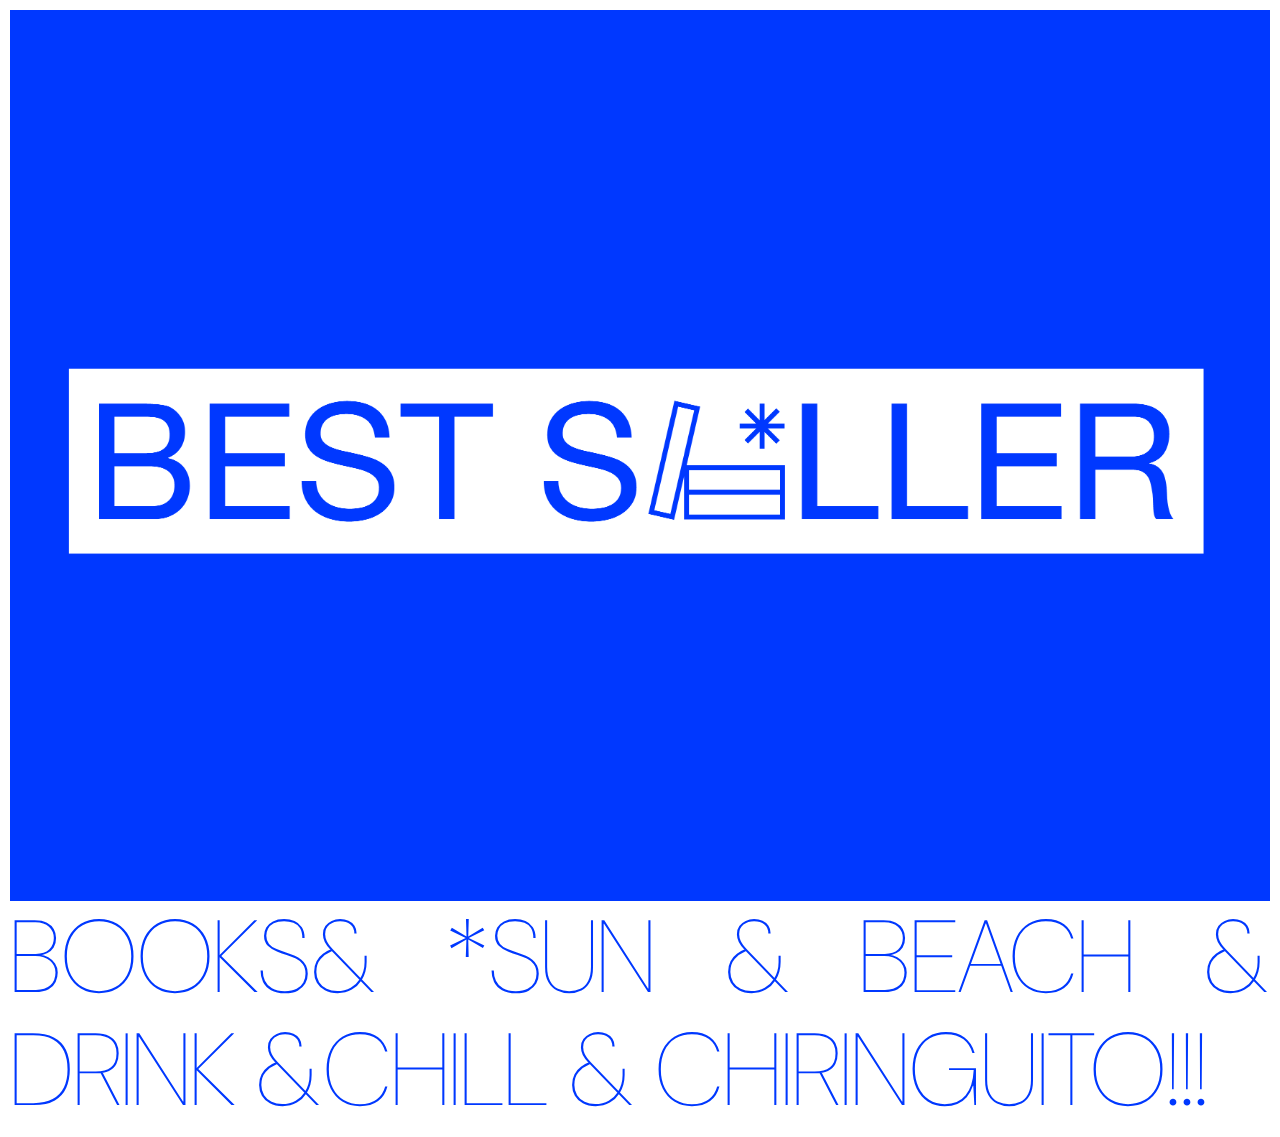
==== index.html @ 4c1e5262 "3112LauInicio" ====
<!DOCTYPE html>
<html lang="en">
<head>
    <meta charset="UTF-8">
    <meta http-equiv="X-UA-Compatible" content="IE=edge">
    <meta name="viewport" content="width=device-width, initial-scale=1.0">
    <title>BestSeller</title>
    <!-- CARGAMOS LA LIBRERÍA DE BOOSTRAP DE FORMA LOCAL -->
    <link href="https://cdn.jsdelivr.net/npm/bootstrap@5.3.2/dist/css/bootstrap.min.css" rel="stylesheet" integrity="sha384-T3c6CoIi6uLrA9TneNEoa7RxnatzjcDSCmG1MXxSR1GAsXEV/Dwwykc2MPK8M2HN" crossorigin="anonymous">
    <!-- LINKEAMOS LA HOJA DE ESTILOS DE ESTE HTML -->
    <link rel="stylesheet" href="css/styles.css">
    <!-- LINK A LA  TIPOGRAFÍA -->
    <link rel="preconnect" href="https://fonts.googleapis.com">
    <link rel="preconnect" href="https://fonts.gstatic.com" crossorigin>
<link href="https://fonts.googleapis.com/css2?family=DM+Sans&display=swap" rel="stylesheet">  
</head>


<body>
    <section id="apartado1">
    <div class="container-fluid d-flex justify-content-center align-items-center vh-100">

            <div class="row">
                <div class="col text-center">
                    <img src="img/_LogoFondo.png" class="w-50">
                </div>
            </div>
    </div>
    </section>

    <section id="apartado2" class="vh-100">
        <div class="container-fluid">
            <div class="row">
                <div class="col">
                    <h1>BOOKS& *SUN & BEACH & DRINK &CHILL & CHIRINGUITO!!!</h1>
                </div>
            </div>

    </section>

    
    


    </div>
</body>
</html>
---- css/styles.css ----
* {
    margin: 0;
    padding: 0;
    box-sizing: border-box;
    color: #0038FF;
 }
 
 
 body {
    
    margin: 10px;
    height: 100vh;
 }
 
 
 img {
    width: 100%;
    vertical-align: middle;
 }
 
 
 h1 {
    font-family: 'DM Sans', sans-serif;
    font-size: 8vw;
    font-weight: 100;
    text-align: justify;
 }
 
 
 p {
    font-family: 'DM Sans', sans-serif;
    font-size: 5em;
 }
 
 #apartado1 {
    background-color: #0038FF;
 }

 #apartado2 h1 {
    line-height: 1.1;
 }
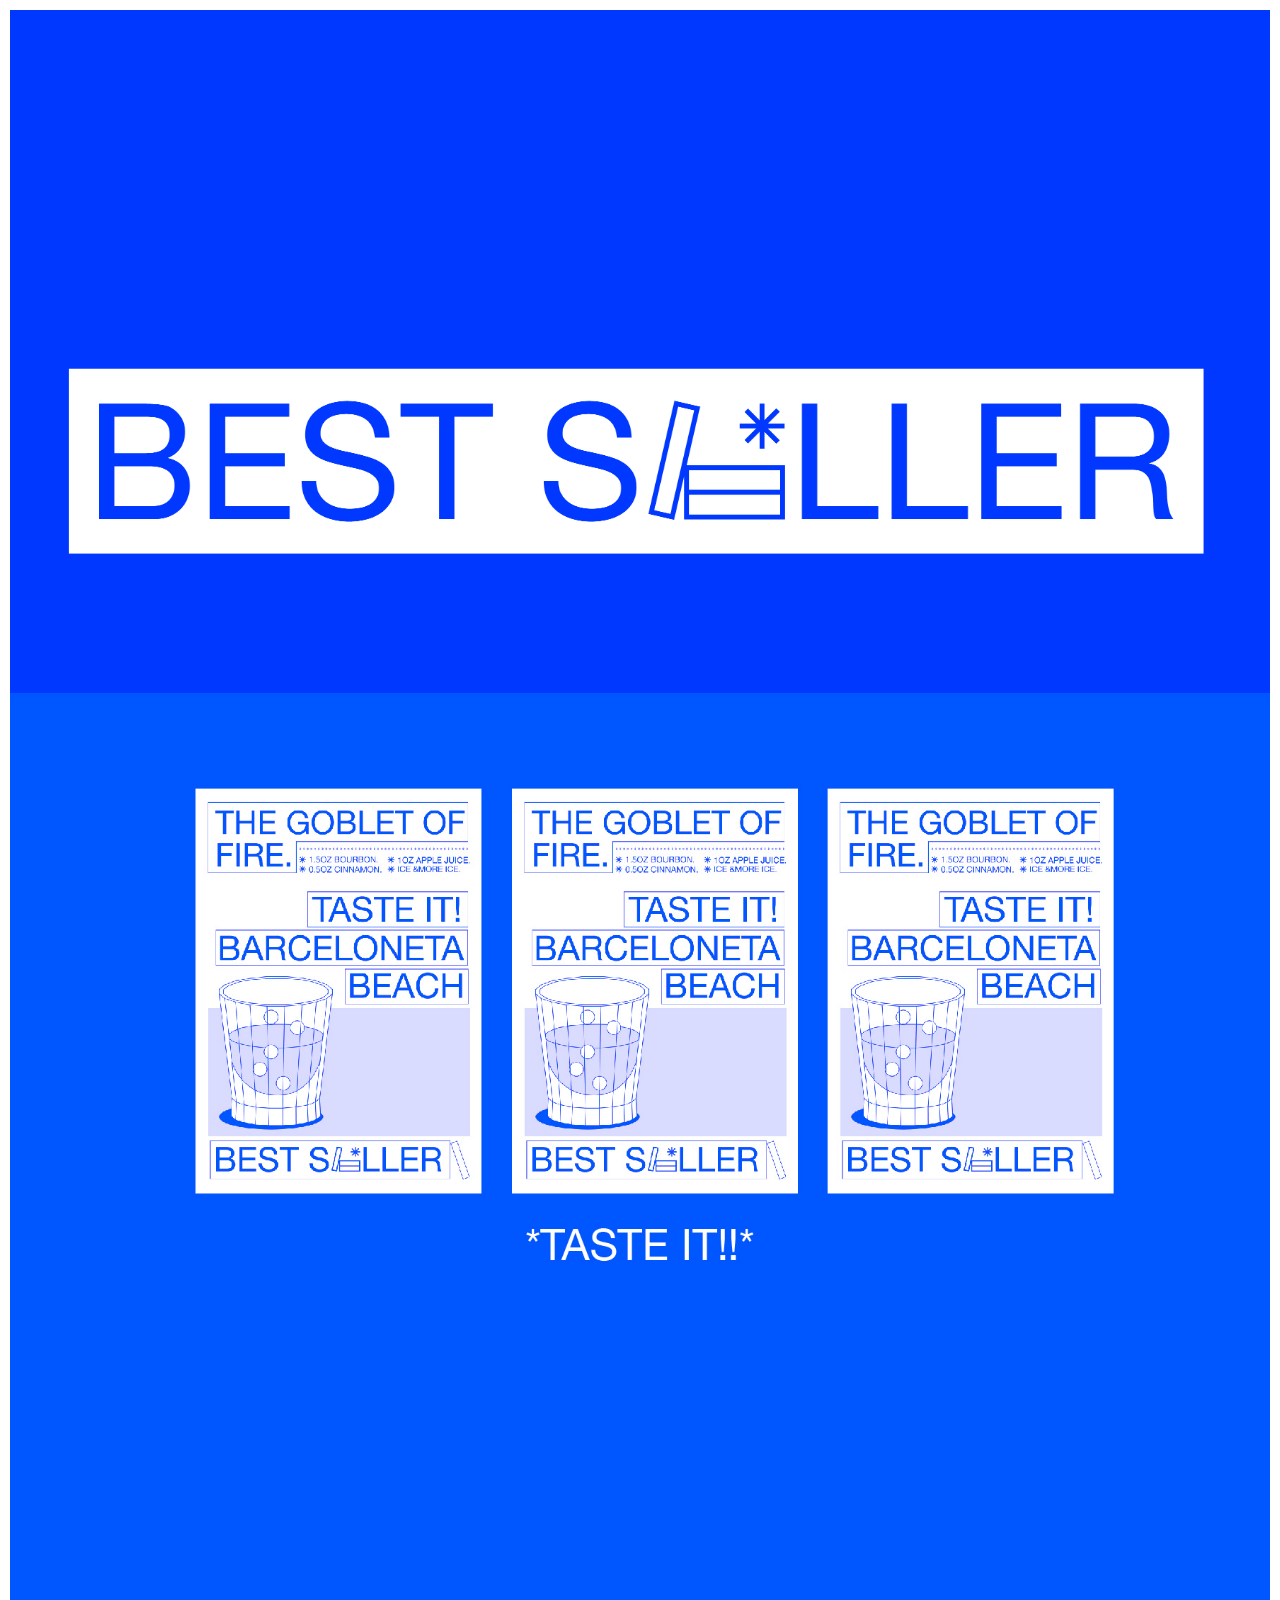
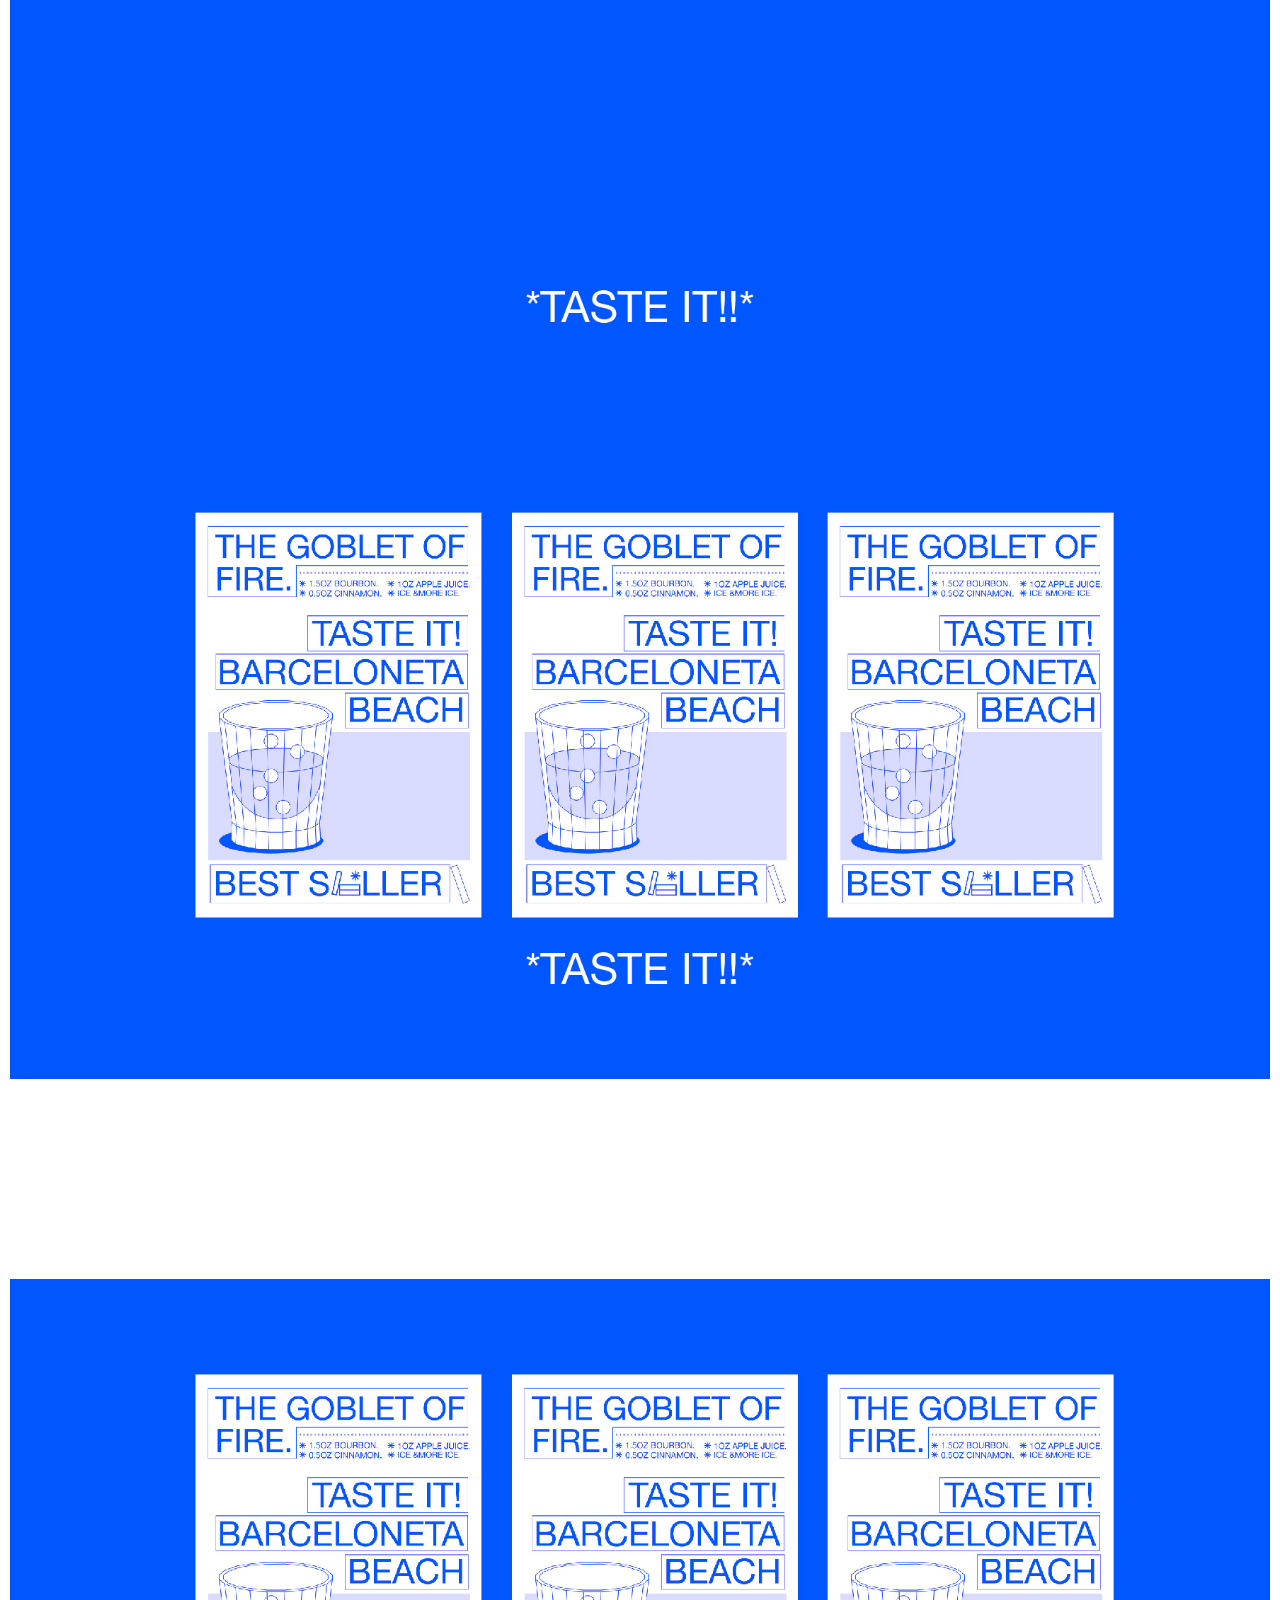
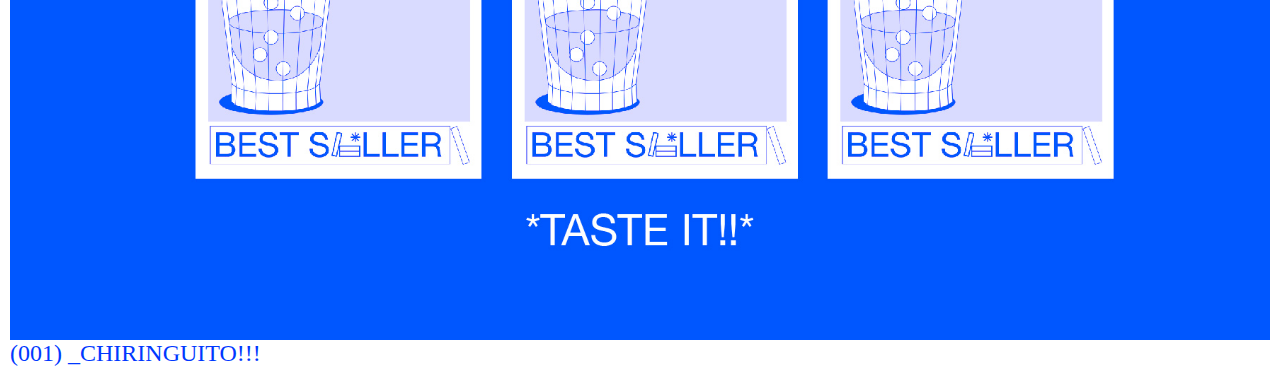
==== commit 212707e2: "0101Lau Carrousel" ====
--- a/index.html
+++ b/index.html
@@ -6,8 +6,7 @@
     <meta name="viewport" content="width=device-width, initial-scale=1.0">
     <title>BestSeller</title>
     <!-- CARGAMOS LA LIBRERÍA DE BOOSTRAP DE FORMA LOCAL -->
-    <link href="https://cdn.jsdelivr.net/npm/bootstrap@5.3.2/dist/css/bootstrap.min.css" rel="stylesheet" integrity="sha384-T3c6CoIi6uLrA9TneNEoa7RxnatzjcDSCmG1MXxSR1GAsXEV/Dwwykc2MPK8M2HN" crossorigin="anonymous">
-    <!-- LINKEAMOS LA HOJA DE ESTILOS DE ESTE HTML -->
+    <link href="https://cdn.jsdelivr.net/npm/bootstrap@5.3.2/dist/css/bootstrap.min.css" rel="stylesheet" integrity="sha384-T3c6CoIi6uLrA9TneNEoa7RxnatzjcDSCmG1MXxSR1GAsXEV/Dwwykc2MPK8M2HN" crossorigin="anonymous">    <!-- LINKEAMOS LA HOJA DE ESTILOS DE ESTE HTML -->
     <link rel="stylesheet" href="css/styles.css">
     <!-- LINK A LA  TIPOGRAFÍA -->
     <link rel="preconnect" href="https://fonts.googleapis.com">
@@ -32,9 +31,42 @@
         <div class="container-fluid">
             <div class="row">
                 <div class="col">
-                    <h1>BOOKS& *SUN & BEACH & DRINK &CHILL & CHIRINGUITO!!!</h1>
+                    <h1>BOOKS& *SUN & BEACH & DRINK&        CHILL &CHIRINGUITO!!!</h1>
                 </div>
             </div>
+
+
+    <!--AÑADO CARROUSEL AUTOMÁTICO-->
+   <div class="carousel-container">
+    
+   
+    <div class="d-flex justify-content-center">
+    <div id="carouselExampleSlidesOnly" class="carousel slide w-25" data-bs-ride="carousel" data-bs-interval="1000">
+        <div class="carousel-inner">
+          <div class="carousel-item active">
+            <img src="img/ImgC01.jpg" class="d-block w-100" alt="foto1">
+          </div>
+          <div class="carousel-item">
+            <img src="img/ImgC02_Mesa de trabajo 1-02.jpg" class="d-block w-100" alt="foto2">
+          </div>
+          <div class="carousel-item">
+            <img src="img/ImgC01.jpg" class="d-block w-100" alt="foto3">
+          </div>
+        </div>
+      </div>
+
+    </div>
+
+    <!--FOTOS SUELTAS-->
+    <div class="container-fluid">
+        <div class="row">
+            <!-- Columna que ocupa 2 de las 12 columnas -->
+            <div class="col-2">
+                <img src="img/ImgC01.jpg" class="img-fluid margen-propio" alt="Imagen">
+                <figcaption class="mt-3">(001) _CHIRINGUITO!!!</figcaption>
+            </div>
+        </div>
+    </div>
 
     </section>
 
@@ -43,5 +75,7 @@
 
 
     </div>
+    <!--LINK JS BOOTSTRAP-->
+    <script src="https://cdn.jsdelivr.net/npm/bootstrap@5.3.2/dist/js/bootstrap.bundle.min.js" integrity="sha384-C6RzsynM9kWDrMNeT87bh95OGNyZPhcTNXj1NW7RuBCsyN/o0jlpcV8Qyq46cDfL" crossorigin="anonymous"></script>
 </body>
 </html>--- a/css/styles.css
+++ b/css/styles.css
@@ -21,7 +21,7 @@
  
  h1 {
     font-family: 'DM Sans', sans-serif;
-    font-size: 8vw;
+    font-size: 7.5vw;
     font-weight: 100;
     text-align: justify;
  }
@@ -31,11 +31,23 @@
     font-family: 'DM Sans', sans-serif;
     font-size: 5em;
  }
+
+ figcaption {
+    font-size: 1.5em;
+ }
  
  #apartado1 {
     background-color: #0038FF;
  }
 
  #apartado2 h1 {
-    line-height: 1.1;
+    line-height: 1;
+ }
+
+ .carousel-container {
+    margin-top: -400px;
+ }
+
+ .margen-propio {
+    margin-top: 200px;
  }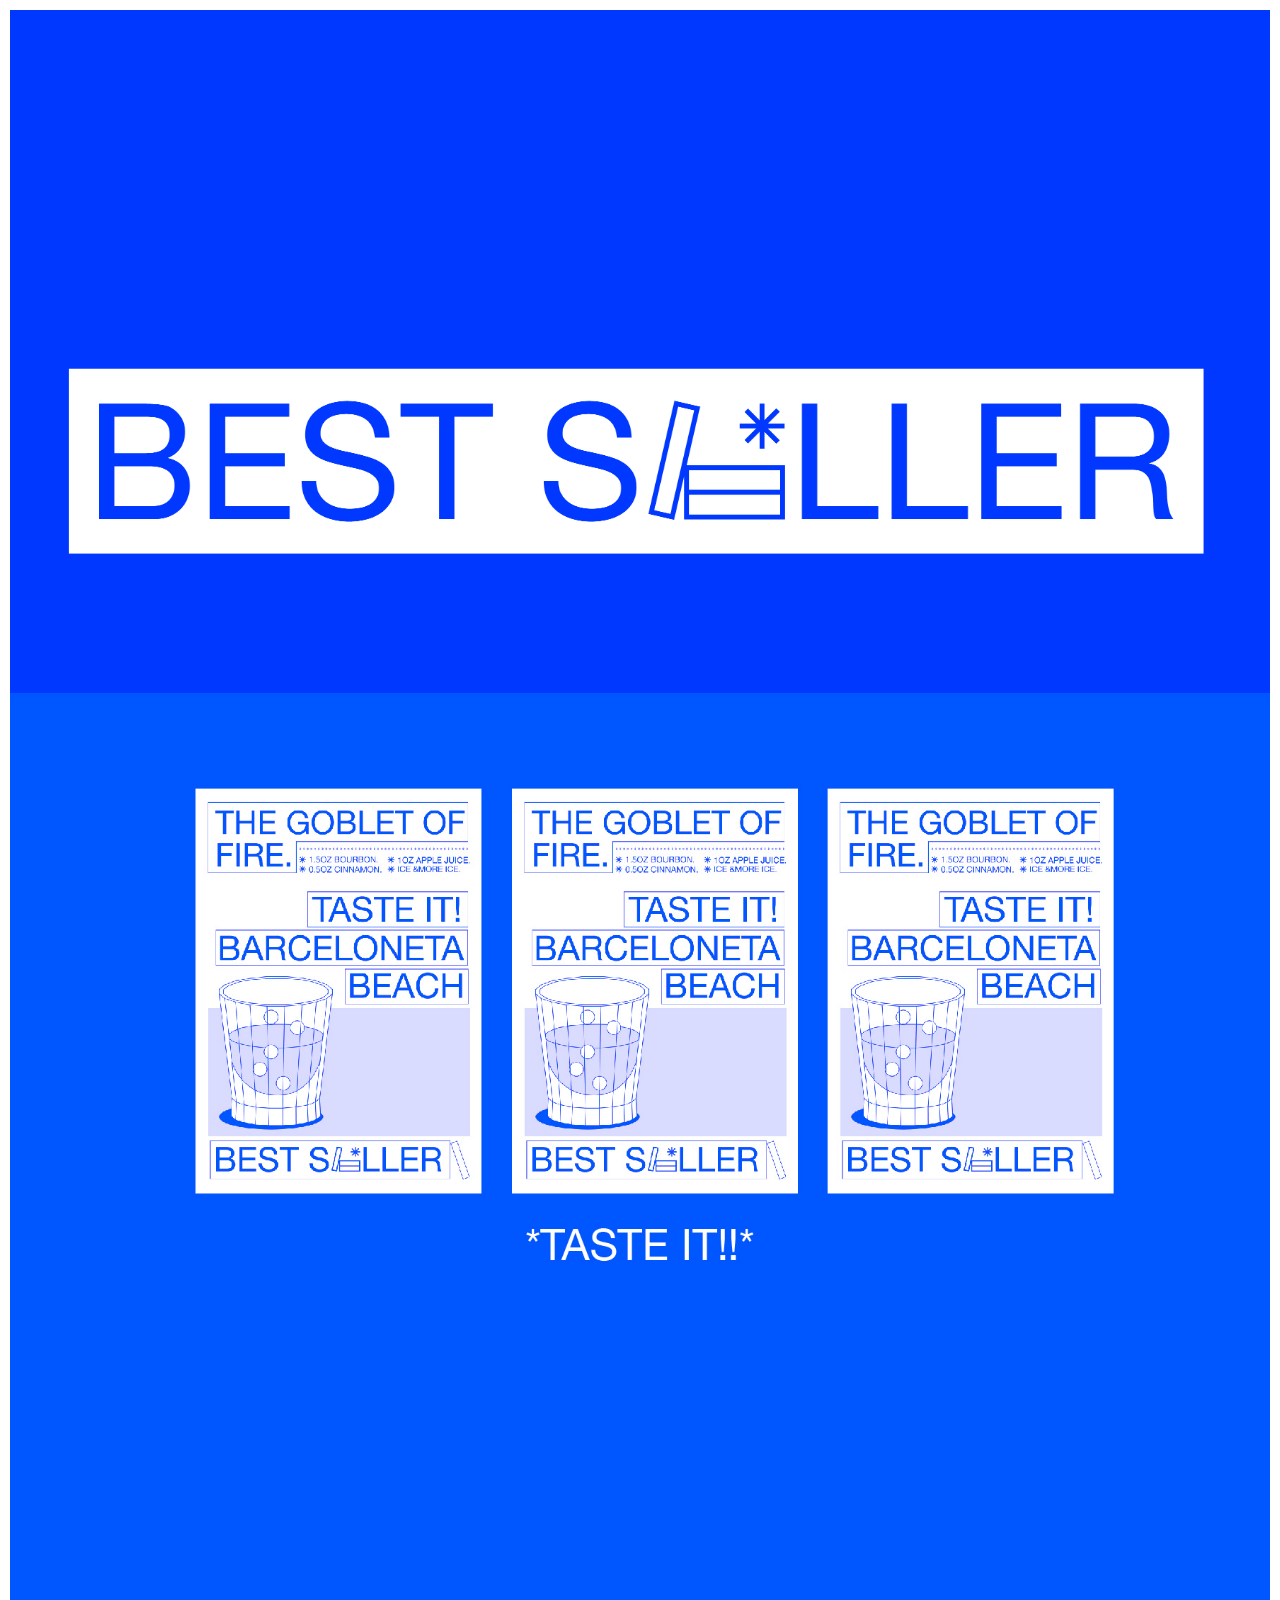
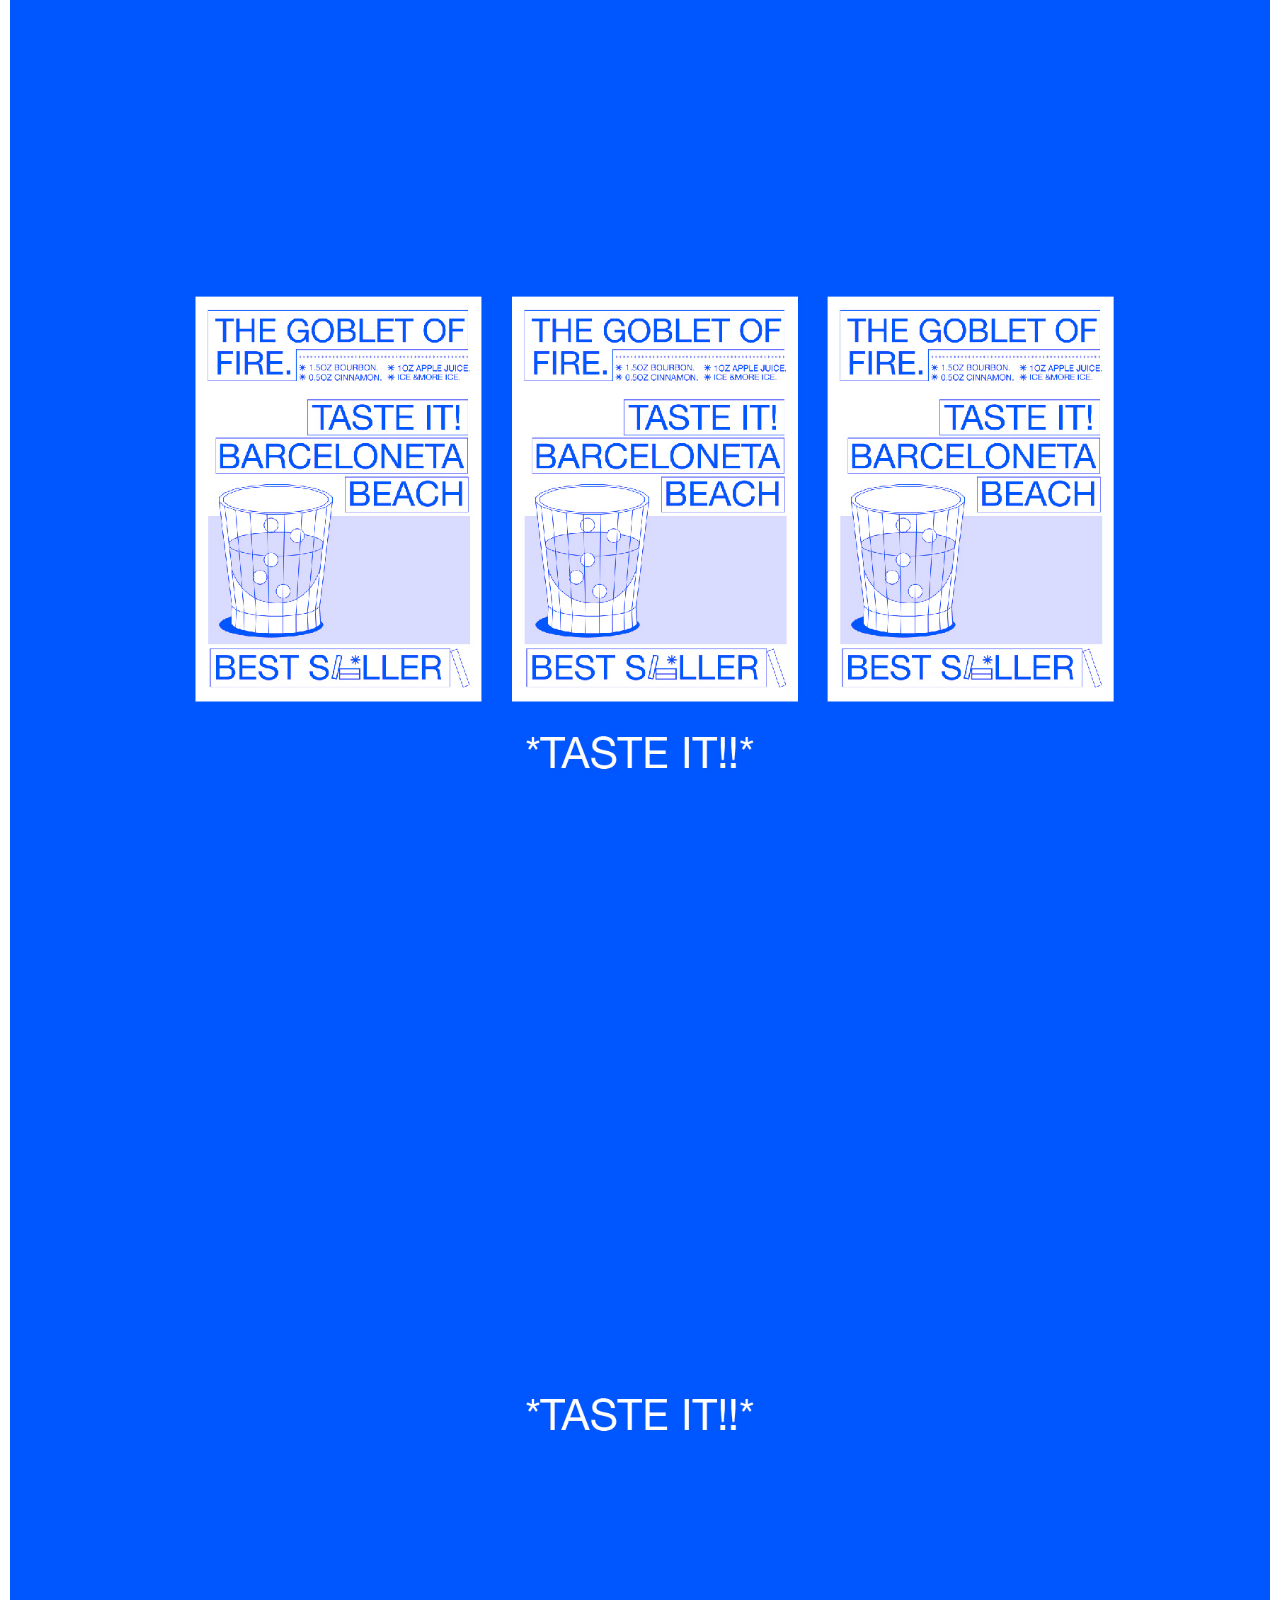
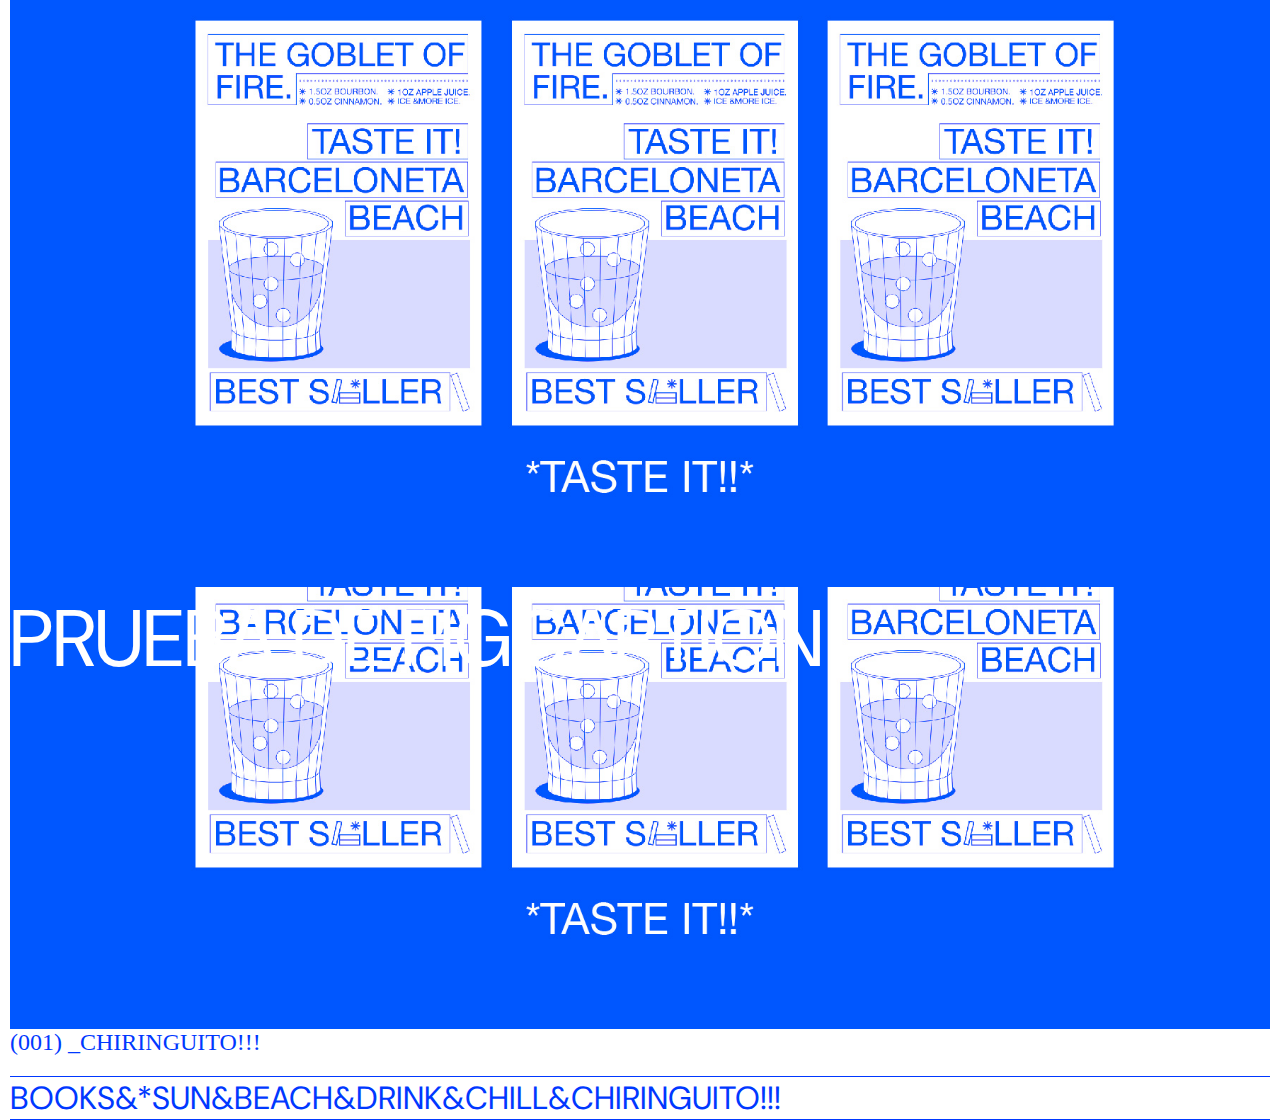
==== commit dc2e5891: "0401 lau home" ====
--- a/index.html
+++ b/index.html
@@ -16,7 +16,10 @@
 
 
 <body>
+    <!--SECCIÓN1-->
     <section id="apartado1">
+
+    
     <div class="container-fluid d-flex justify-content-center align-items-center vh-100">
 
             <div class="row">
@@ -27,6 +30,7 @@
     </div>
     </section>
 
+    <!--SECCIÓN2-->
     <section id="apartado2" class="vh-100">
         <div class="container-fluid">
             <div class="row">
@@ -41,7 +45,7 @@
     
    
     <div class="d-flex justify-content-center">
-    <div id="carouselExampleSlidesOnly" class="carousel slide w-25" data-bs-ride="carousel" data-bs-interval="1000">
+    <div id="carouselExampleSlidesOnly" class="carousel slide w-25" data-bs-ride="carousel" data-bs-interval="2000">
         <div class="carousel-inner">
           <div class="carousel-item active">
             <img src="img/ImgC01.jpg" class="d-block w-100" alt="foto1">
@@ -58,6 +62,7 @@
     </div>
 
     <!--FOTOS SUELTAS-->
+    <!--FOTO01-->
     <div class="container-fluid">
         <div class="row">
             <!-- Columna que ocupa 2 de las 12 columnas -->
@@ -68,13 +73,67 @@
         </div>
     </div>
 
+    <!--FOTO02-->
+    <div class="container-fluid">
+        <div class="row">
+            <div class="col-9">
+                <!-- Espacio vacío para ocupar 9 columnas -->
+            </div>
+            <div class="col-2">
+                <!-- Imagen con ancho de dos columnas -->
+                <img src="img/ImgC01.jpg" class="img-fluid mt-3" alt="Imagen2" style="width: 100%;">
+                <figcaption class="mt-3">(001) _CHIRINGUITO!!!</figcaption>
+            </div>
+            <div class="col-1 ml-auto">
+                <!-- Espacio vacío para ocupar el resto del ancho -->
+            </div>
+        </div>
+    </div>
+
+    <!--TEXTO MARQUÉE-->
+    <div class="marquee-container">
+    <div class="marquee">
+        <p>BOOKS&*SUN&BEACH&DRINK&CHILL&CHIRINGUITO!!!</p>
+    </div>
+    </div>
     </section>
+
+
+    <section id="apartado3">
+        
+        <!--AÑADO CARROUSEL AUTOMÁTICO-->
+        <div class="d-flex justify-content-center align-items-center h-100">
+            
+        <div id="carouselExampleSlidesOnly" class="carousel slide w-25" data-bs-ride="carousel" data-bs-interval="2000">
+            <div class="carousel-inner">
+              <div class="carousel-item active">
+                <img src="img/ImgC01.jpg" class="w-100" alt="imagen1">
+              </div>
+              <div class="carousel-item">
+                <img src="img/ImgC02_Mesa de trabajo 1-02.jpg" class="w-100" alt="imagen2">
+              </div>
+              <div class="carousel-item">
+                <img src="img/ImgC01.jpg" class="w-100" alt="imagen3">
+              </div>
+            </div>
+          </div>
+        </div>
+        
+        <div class="container-fluid">
+            <div class="row">
+                <div class="col">
+                    <p class="figcaption">PRUEBA DE FIGCAPTION</p>
+                </div>
+            </div>
+        </div>
+    </section>
+
 
     
     
 
 
-    </div>
+    
     <!--LINK JS BOOTSTRAP-->
     <script src="https://cdn.jsdelivr.net/npm/bootstrap@5.3.2/dist/js/bootstrap.bundle.min.js" integrity="sha384-C6RzsynM9kWDrMNeT87bh95OGNyZPhcTNXj1NW7RuBCsyN/o0jlpcV8Qyq46cDfL" crossorigin="anonymous"></script>
 </body>
--- a/css/styles.css
+++ b/css/styles.css
@@ -40,6 +40,10 @@
     background-color: #0038FF;
  }
 
+#apartado2 {
+    height: 100vh;
+}
+
  #apartado2 h1 {
     line-height: 1;
  }
@@ -50,4 +54,38 @@
 
  .margen-propio {
     margin-top: 200px;
- }+ }
+ .marquee-container {
+    margin-top: 20px;
+    width: 100%;
+    border-top: 1px solid #0038FF;
+    border-bottom: 1px solid #0038FF;
+    overflow: hidden;
+  }
+
+ .marquee {
+    width: 100%;
+    overflow: hidden;
+    white-space: nowrap;
+    position: relative;
+    animation: marquee 10s linear infinite;
+  }
+
+  .marquee p {
+    margin-bottom: 0;
+    font-size: 2em;
+  }
+  
+  @keyframes marquee {
+    from { left: 100%; }
+    to { left: -100%; }
+  }
+
+  #apartado3 {
+    background-color: #0038FF;
+    height: 100vh;
+  }
+
+#apartado3 .figcaption {
+    color: white;
+}
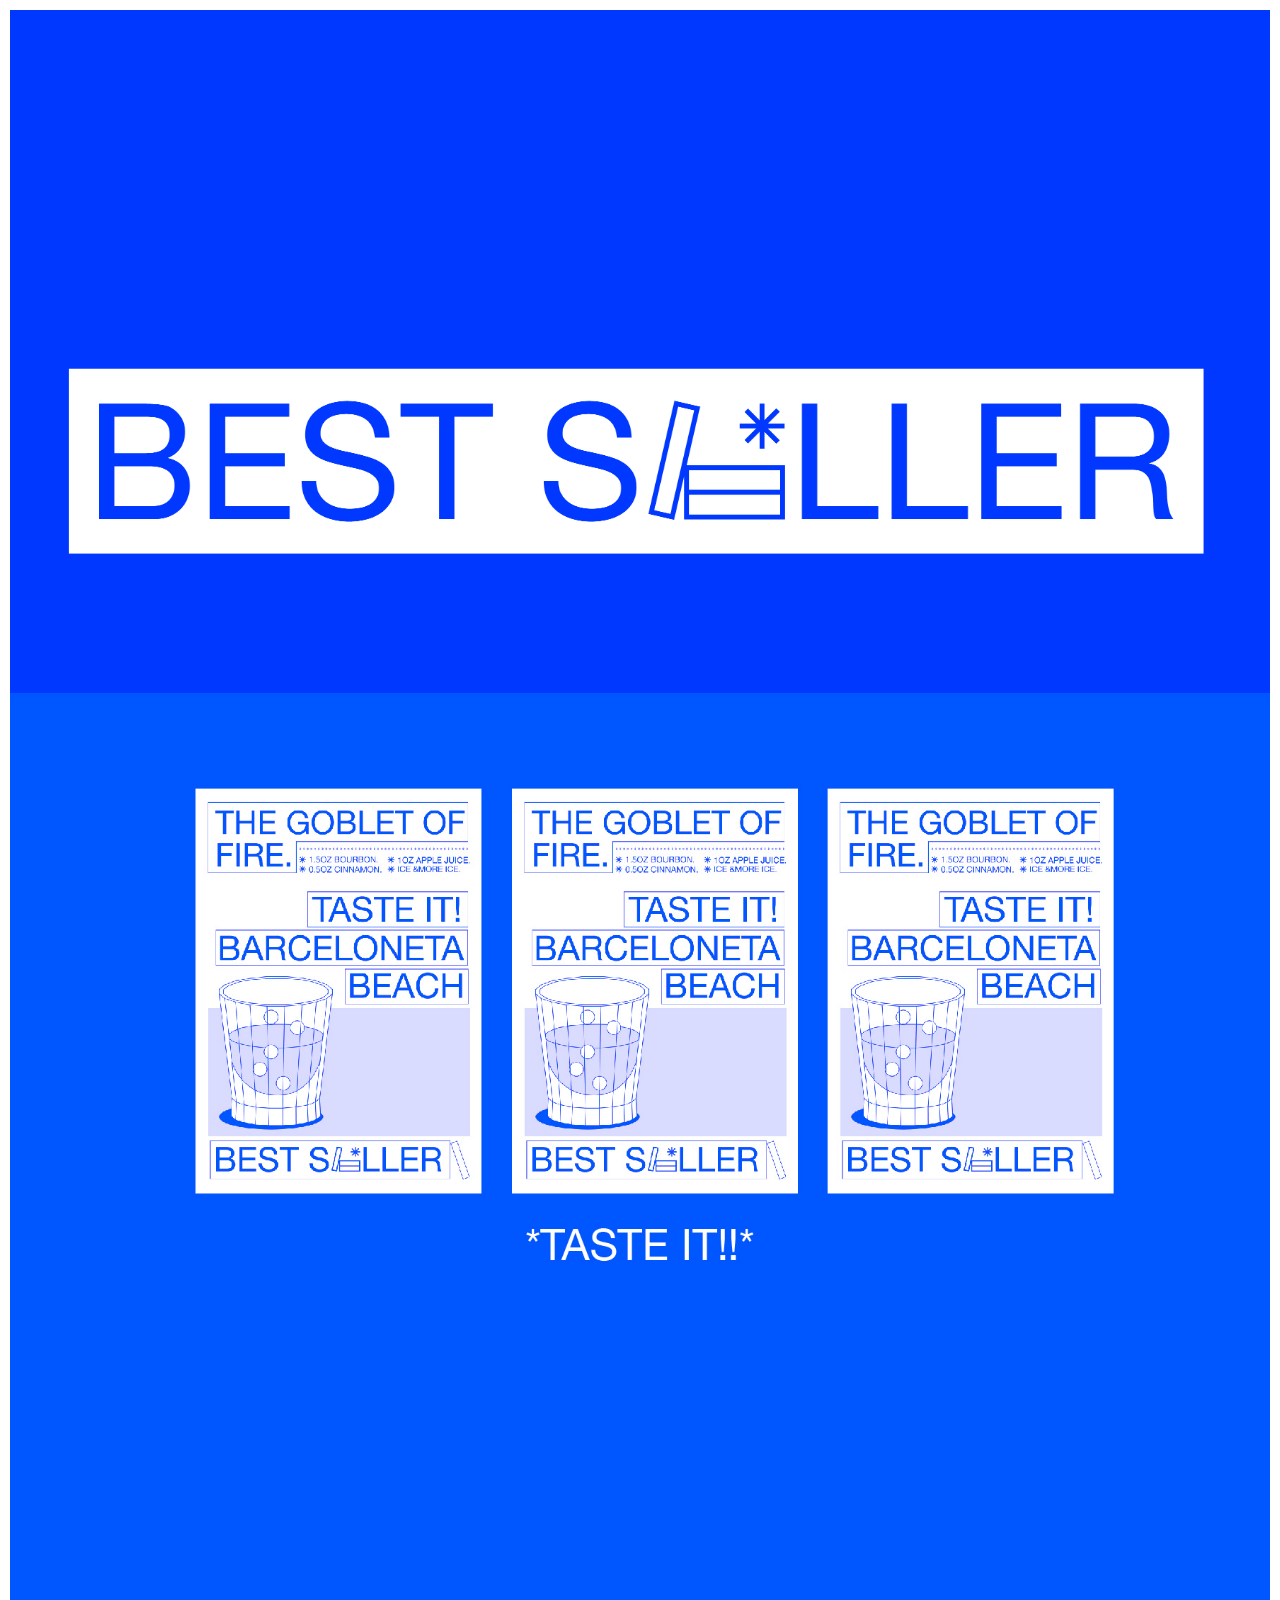
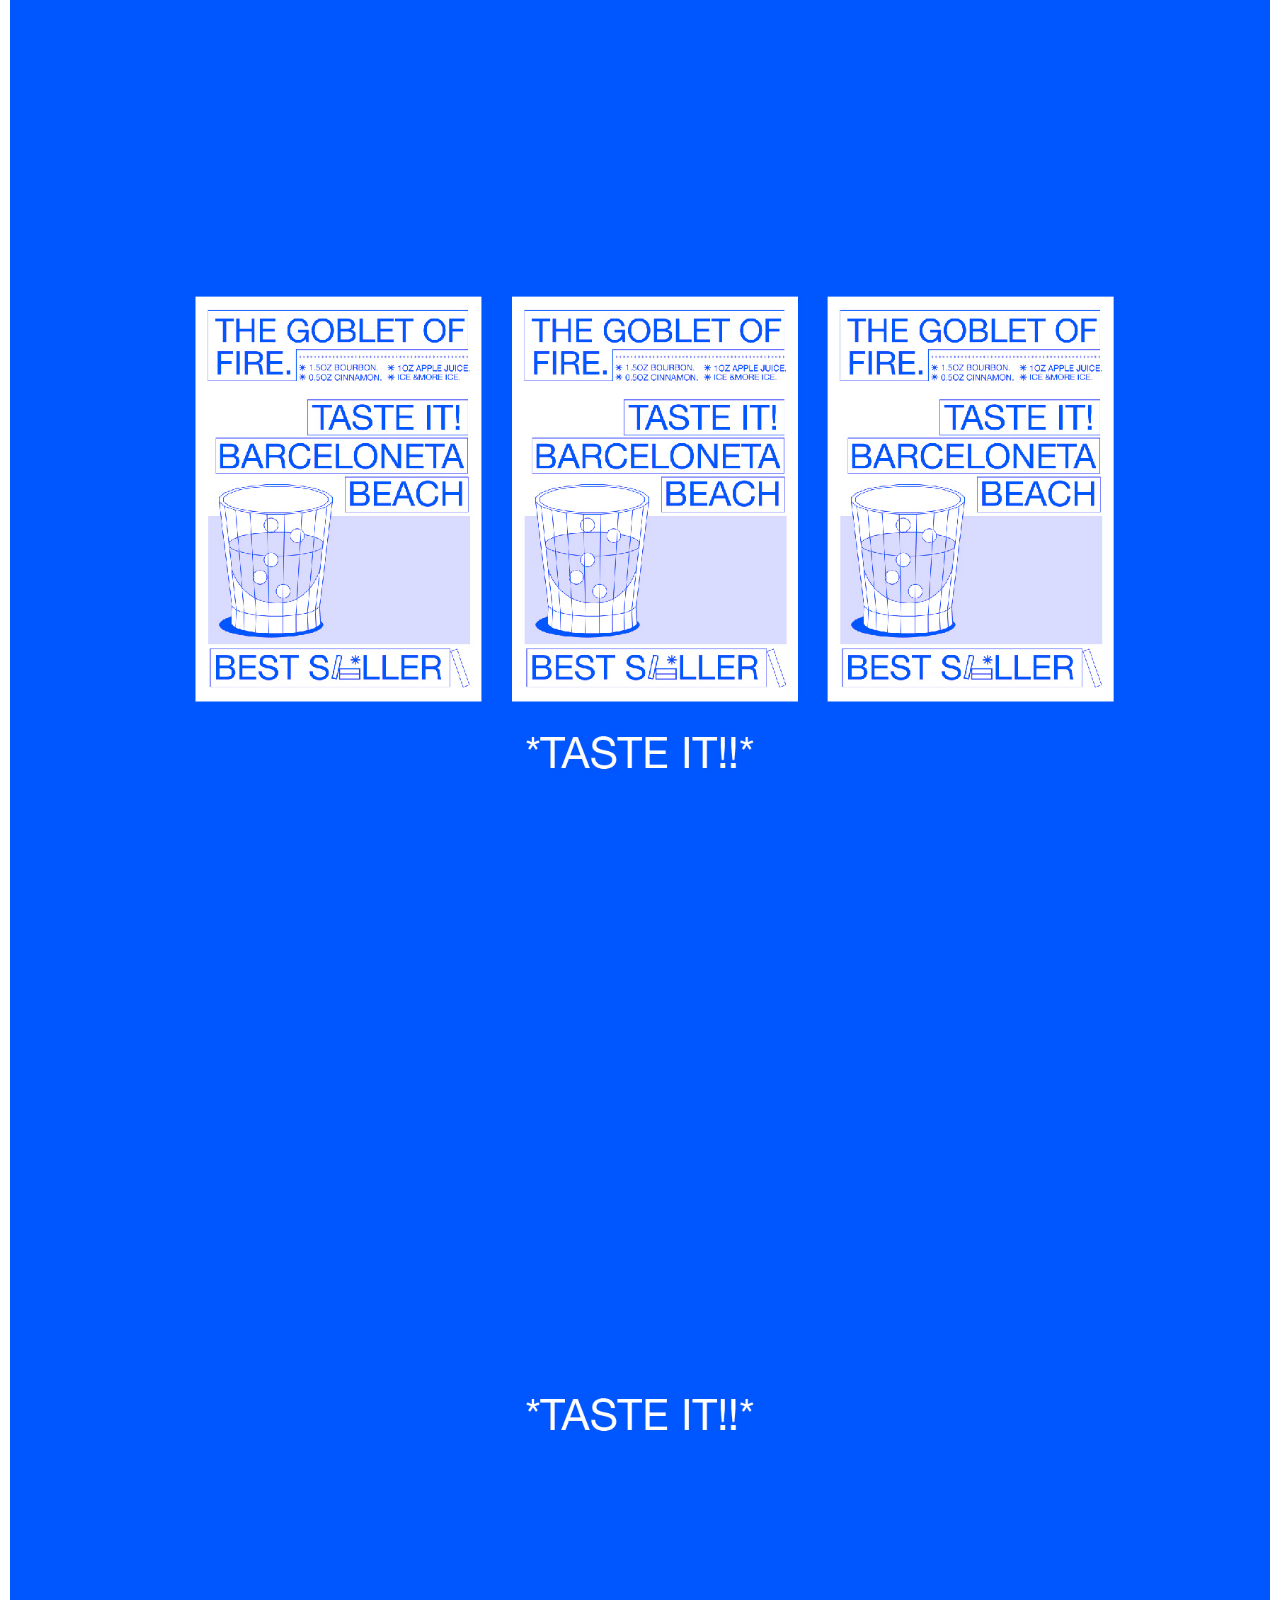
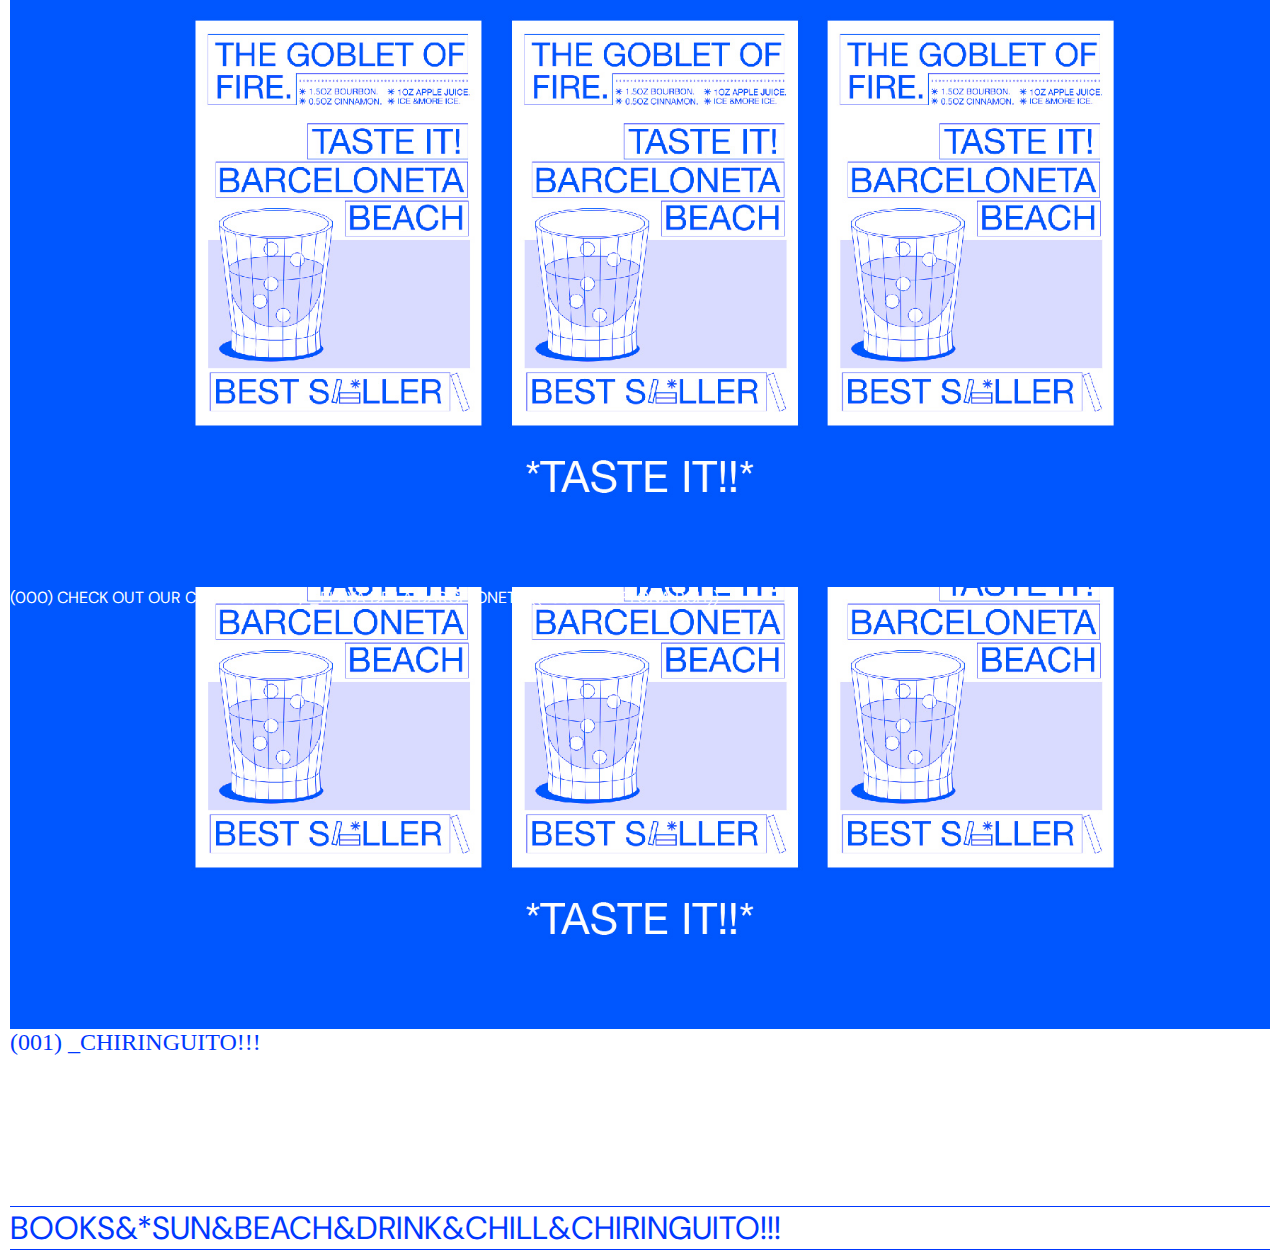
==== commit f62acc44: "0501 Lau Home" ====
--- a/index.html
+++ b/index.html
@@ -116,18 +116,10 @@
                 <img src="img/ImgC01.jpg" class="w-100" alt="imagen3">
               </div>
             </div>
+            <p class="figcaption mt-3">(000) CHECK OUT OUR CHIRINGUITO!!! / _PLAYA DE LA BARCELONETA ((LOC: BARCELONA BCH)) </p>
           </div>
         </div>
         
-        <div class="container-fluid">
-            <div class="row">
-                <div class="col">
-                    <p class="figcaption">PRUEBA DE FIGCAPTION</p>
-                </div>
-            </div>
-        </div>
-    </section>
-
 
     
     
--- a/css/styles.css
+++ b/css/styles.css
@@ -56,7 +56,7 @@
     margin-top: 200px;
  }
  .marquee-container {
-    margin-top: 20px;
+    margin-top: 150px;
     width: 100%;
     border-top: 1px solid #0038FF;
     border-bottom: 1px solid #0038FF;
@@ -68,7 +68,7 @@
     overflow: hidden;
     white-space: nowrap;
     position: relative;
-    animation: marquee 10s linear infinite;
+    animation: marquee 15s linear infinite;
   }
 
   .marquee p {
@@ -89,3 +89,8 @@
 #apartado3 .figcaption {
     color: white;
 }
+
+.figcaption {
+    text-align: justify;
+    font-size: 1em;
+}
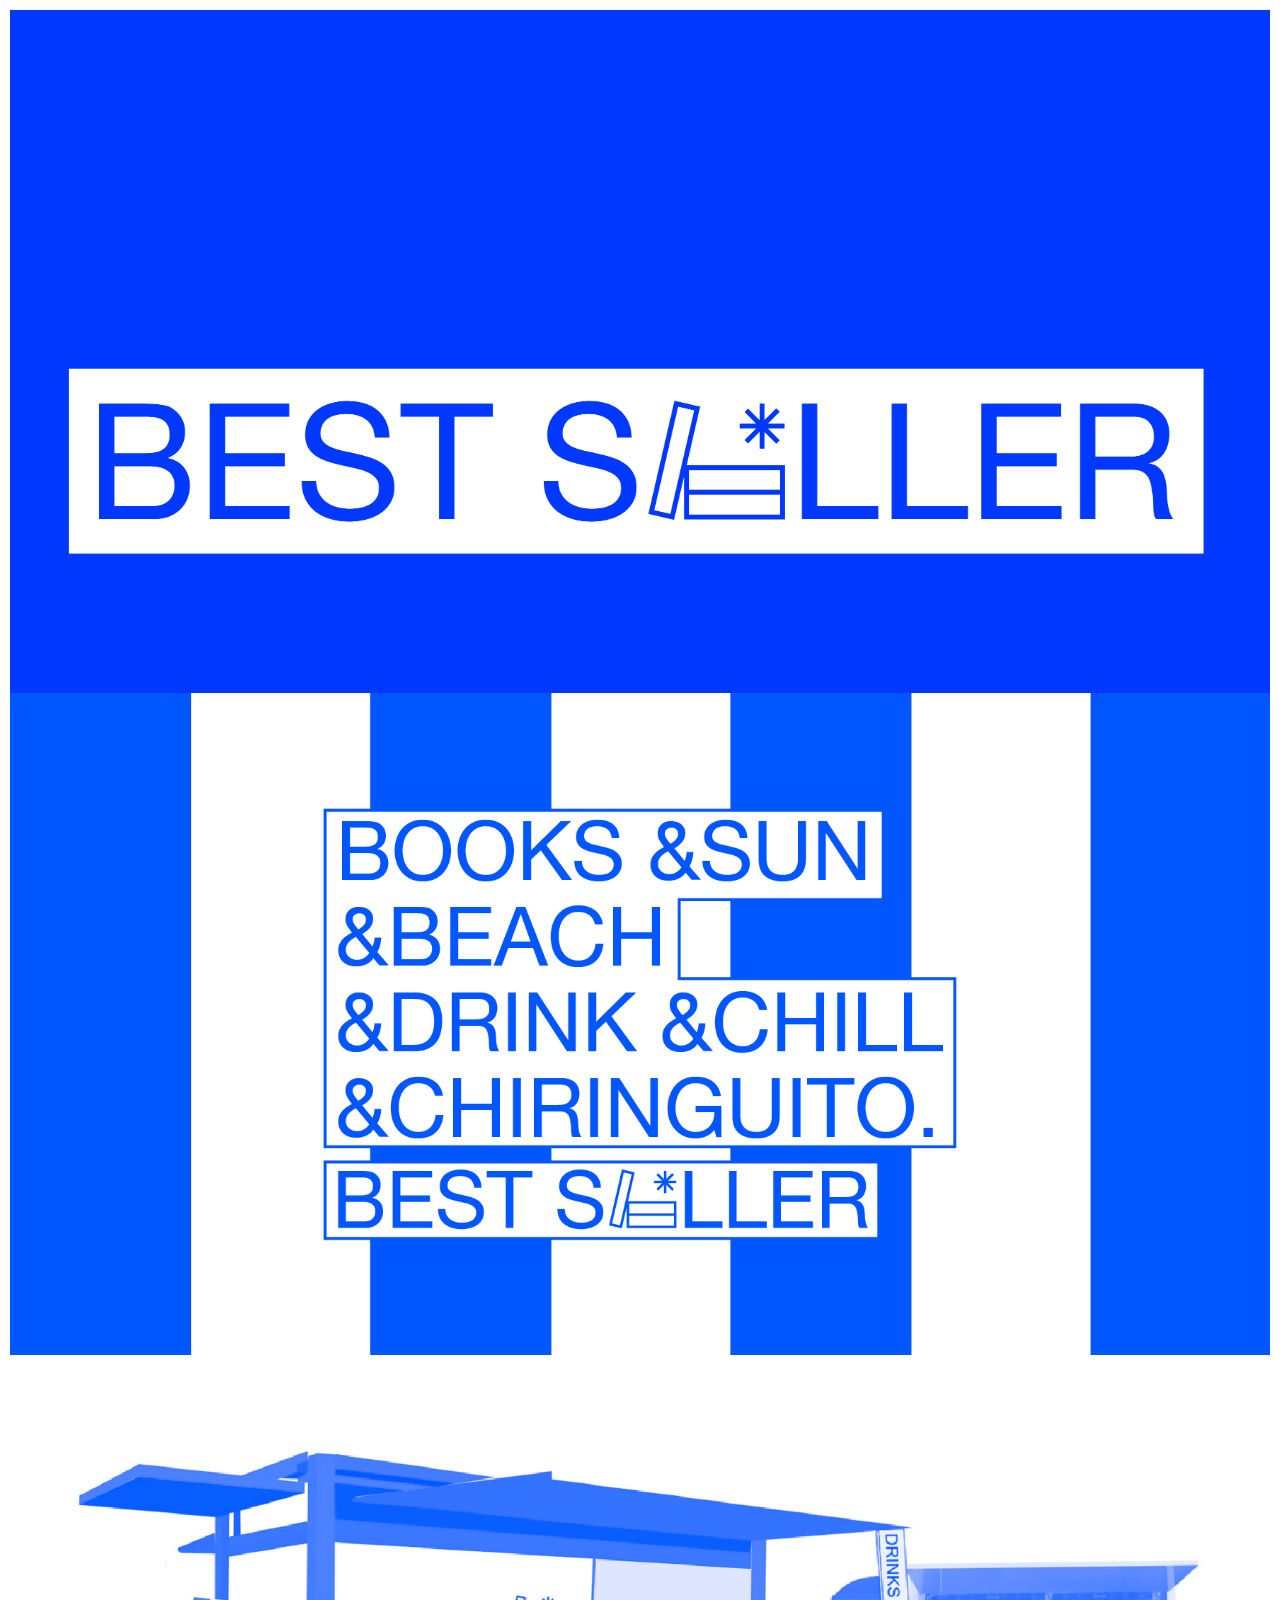
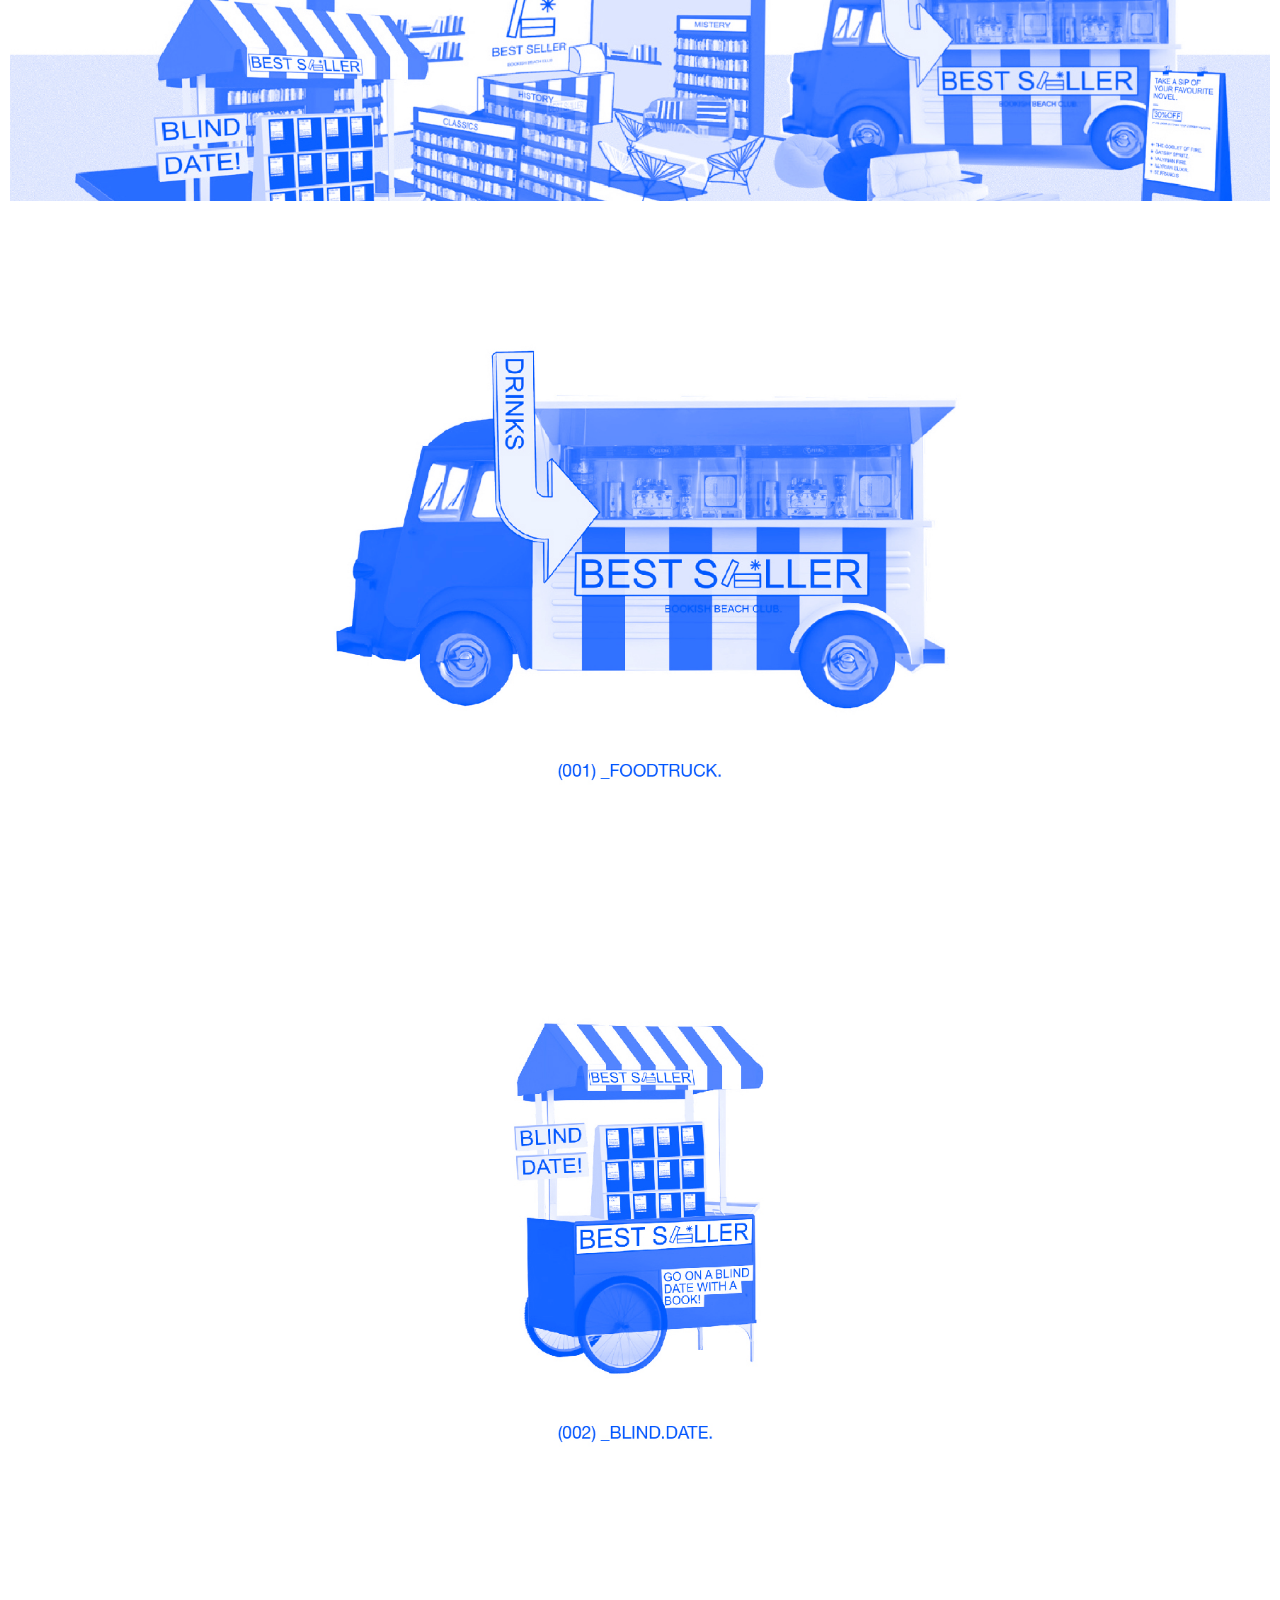
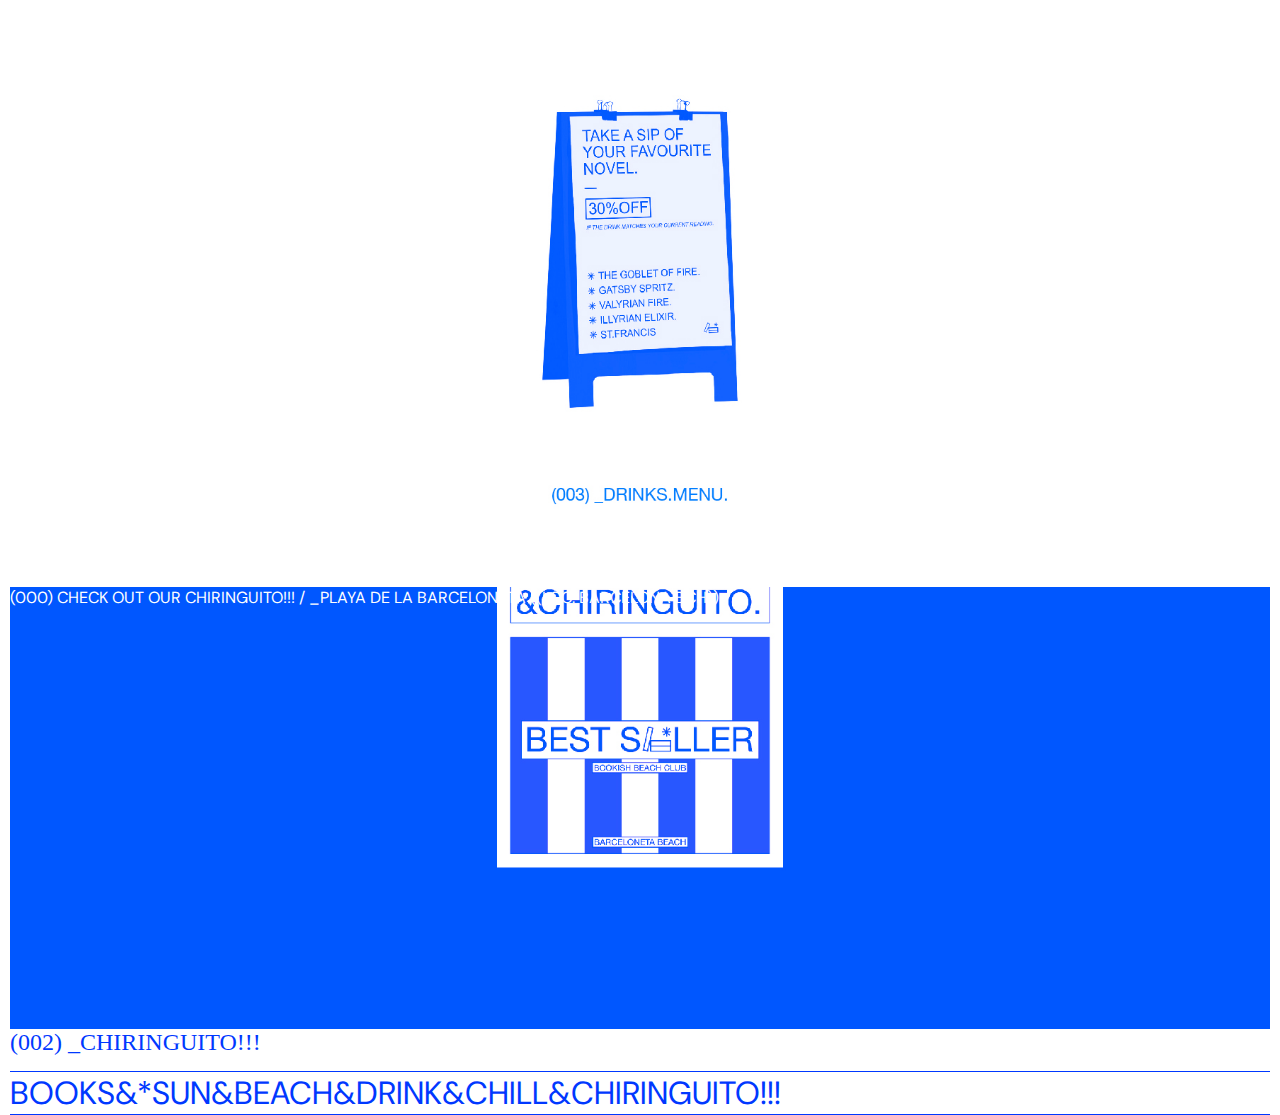
==== commit e28a2f68: "0801 Lau Home" ====
--- a/index.html
+++ b/index.html
@@ -48,13 +48,13 @@
     <div id="carouselExampleSlidesOnly" class="carousel slide w-25" data-bs-ride="carousel" data-bs-interval="2000">
         <div class="carousel-inner">
           <div class="carousel-item active">
-            <img src="img/ImgC01.jpg" class="d-block w-100" alt="foto1">
+            <img src="img/imgA03.jpg" class="d-block w-100" alt="foto1">
           </div>
           <div class="carousel-item">
-            <img src="img/ImgC02_Mesa de trabajo 1-02.jpg" class="d-block w-100" alt="foto2">
+            <img src="img/imgGEN.jpg" class="d-block w-100" alt="foto2">
           </div>
           <div class="carousel-item">
-            <img src="img/ImgC01.jpg" class="d-block w-100" alt="foto3">
+            <img src="img/imgBLIND.jpg" class="d-block w-100" alt="foto3">
           </div>
         </div>
       </div>
@@ -67,8 +67,8 @@
         <div class="row">
             <!-- Columna que ocupa 2 de las 12 columnas -->
             <div class="col-2">
-                <img src="img/ImgC01.jpg" class="img-fluid margen-propio" alt="Imagen">
-                <figcaption class="mt-3">(001) _CHIRINGUITO!!!</figcaption>
+                <img src="img/imgA01.jpg" class="img-fluid margen-propio" alt="Imagen">
+                <figcaption class="mt-3">(001) _DRINK MENU!!!</figcaption>
             </div>
         </div>
     </div>
@@ -81,8 +81,8 @@
             </div>
             <div class="col-2">
                 <!-- Imagen con ancho de dos columnas -->
-                <img src="img/ImgC01.jpg" class="img-fluid mt-3" alt="Imagen2" style="width: 100%;">
-                <figcaption class="mt-3">(001) _CHIRINGUITO!!!</figcaption>
+                <img src="img/imgA02.jpg" class="img-fluid mt-3" alt="Imagen2" style="width: 100%;">
+                <figcaption class="mt-3">(002) _CHIRINGUITO!!!</figcaption>
             </div>
             <div class="col-1 ml-auto">
                 <!-- Espacio vacío para ocupar el resto del ancho -->
@@ -107,13 +107,13 @@
         <div id="carouselExampleSlidesOnly" class="carousel slide w-25" data-bs-ride="carousel" data-bs-interval="2000">
             <div class="carousel-inner">
               <div class="carousel-item active">
-                <img src="img/ImgC01.jpg" class="w-100" alt="imagen1">
+                <img src="img/imgB01.jpg" class="w-100" alt="imagen1">
               </div>
               <div class="carousel-item">
-                <img src="img/ImgC02_Mesa de trabajo 1-02.jpg" class="w-100" alt="imagen2">
+                <img src="img/imgB02.jpg" class="w-100" alt="imagen2">
               </div>
               <div class="carousel-item">
-                <img src="img/ImgC01.jpg" class="w-100" alt="imagen3">
+                <img src="img/imgB03.jpg" class="w-100" alt="imagen3">
               </div>
             </div>
             <p class="figcaption mt-3">(000) CHECK OUT OUR CHIRINGUITO!!! / _PLAYA DE LA BARCELONETA ((LOC: BARCELONA BCH)) </p>
--- a/css/styles.css
+++ b/css/styles.css
@@ -56,7 +56,7 @@
     margin-top: 200px;
  }
  .marquee-container {
-    margin-top: 150px;
+    margin-top: 15px;
     width: 100%;
     border-top: 1px solid #0038FF;
     border-bottom: 1px solid #0038FF;
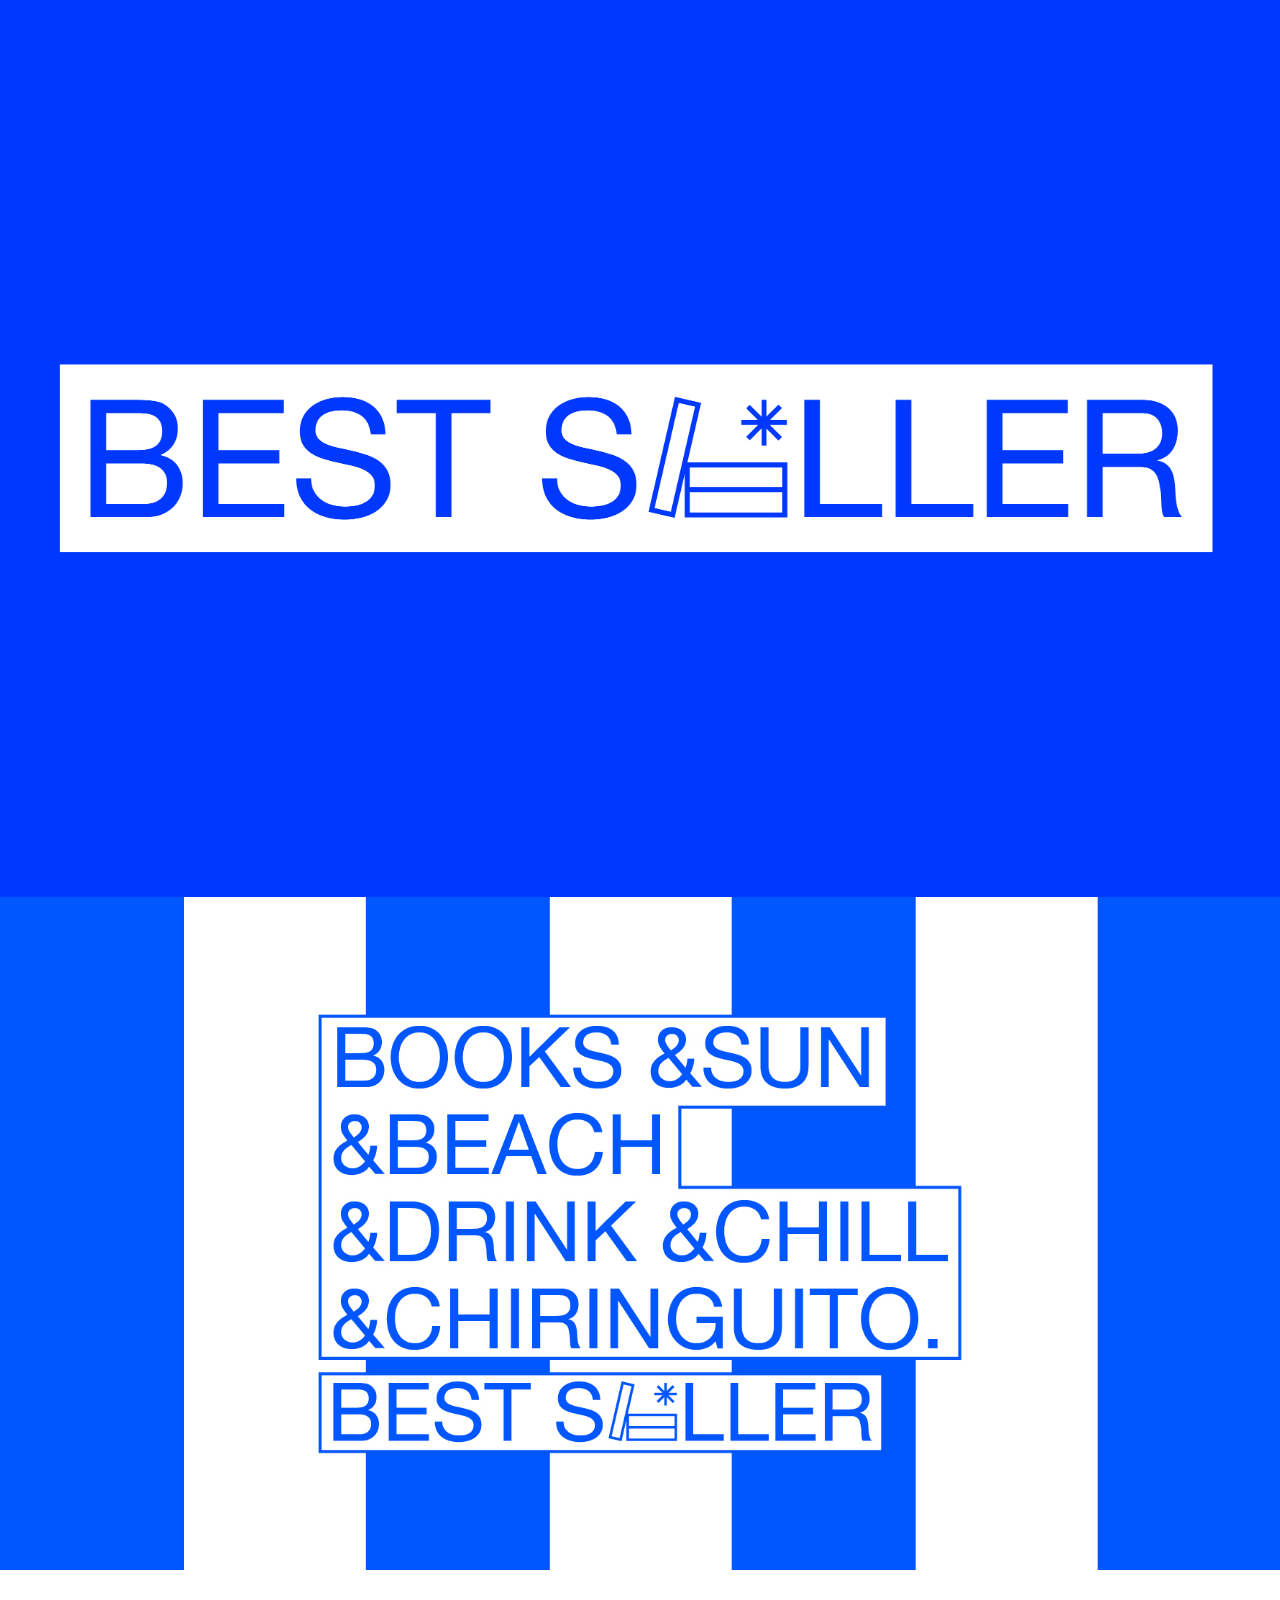
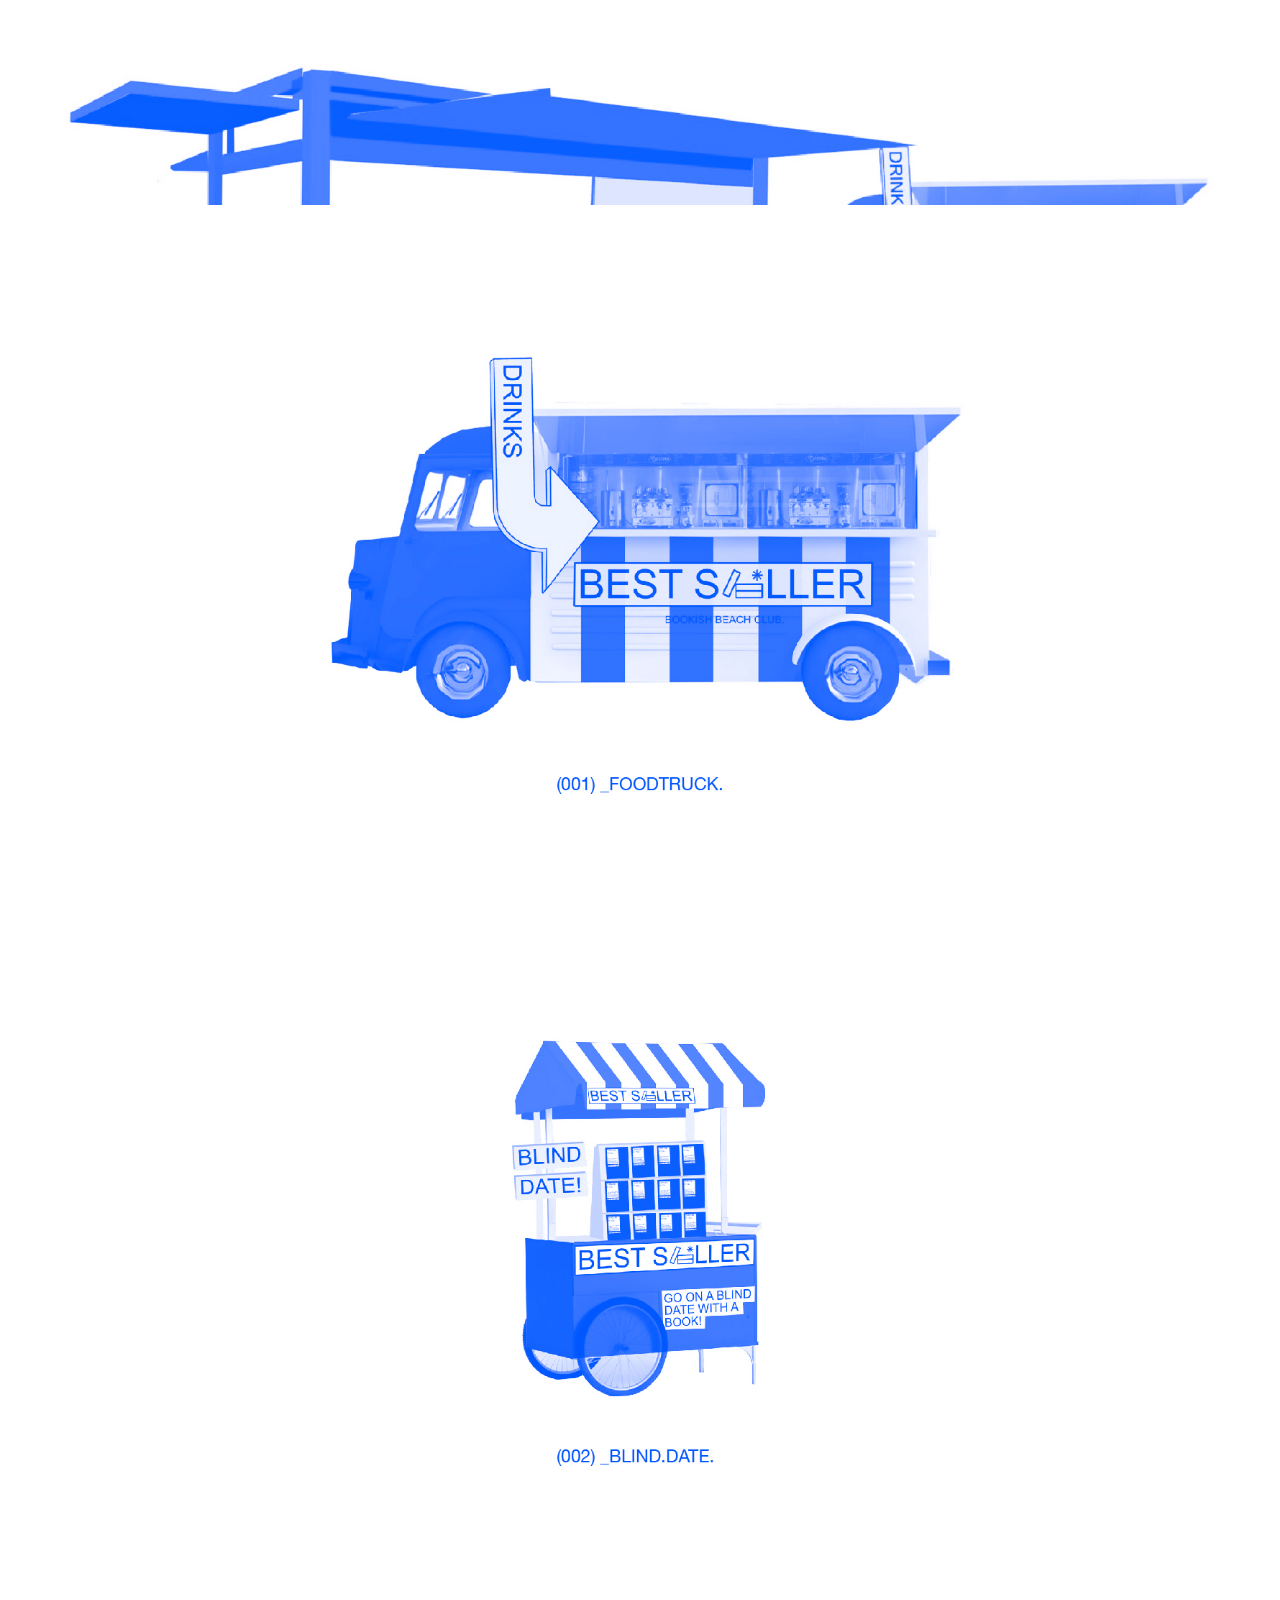
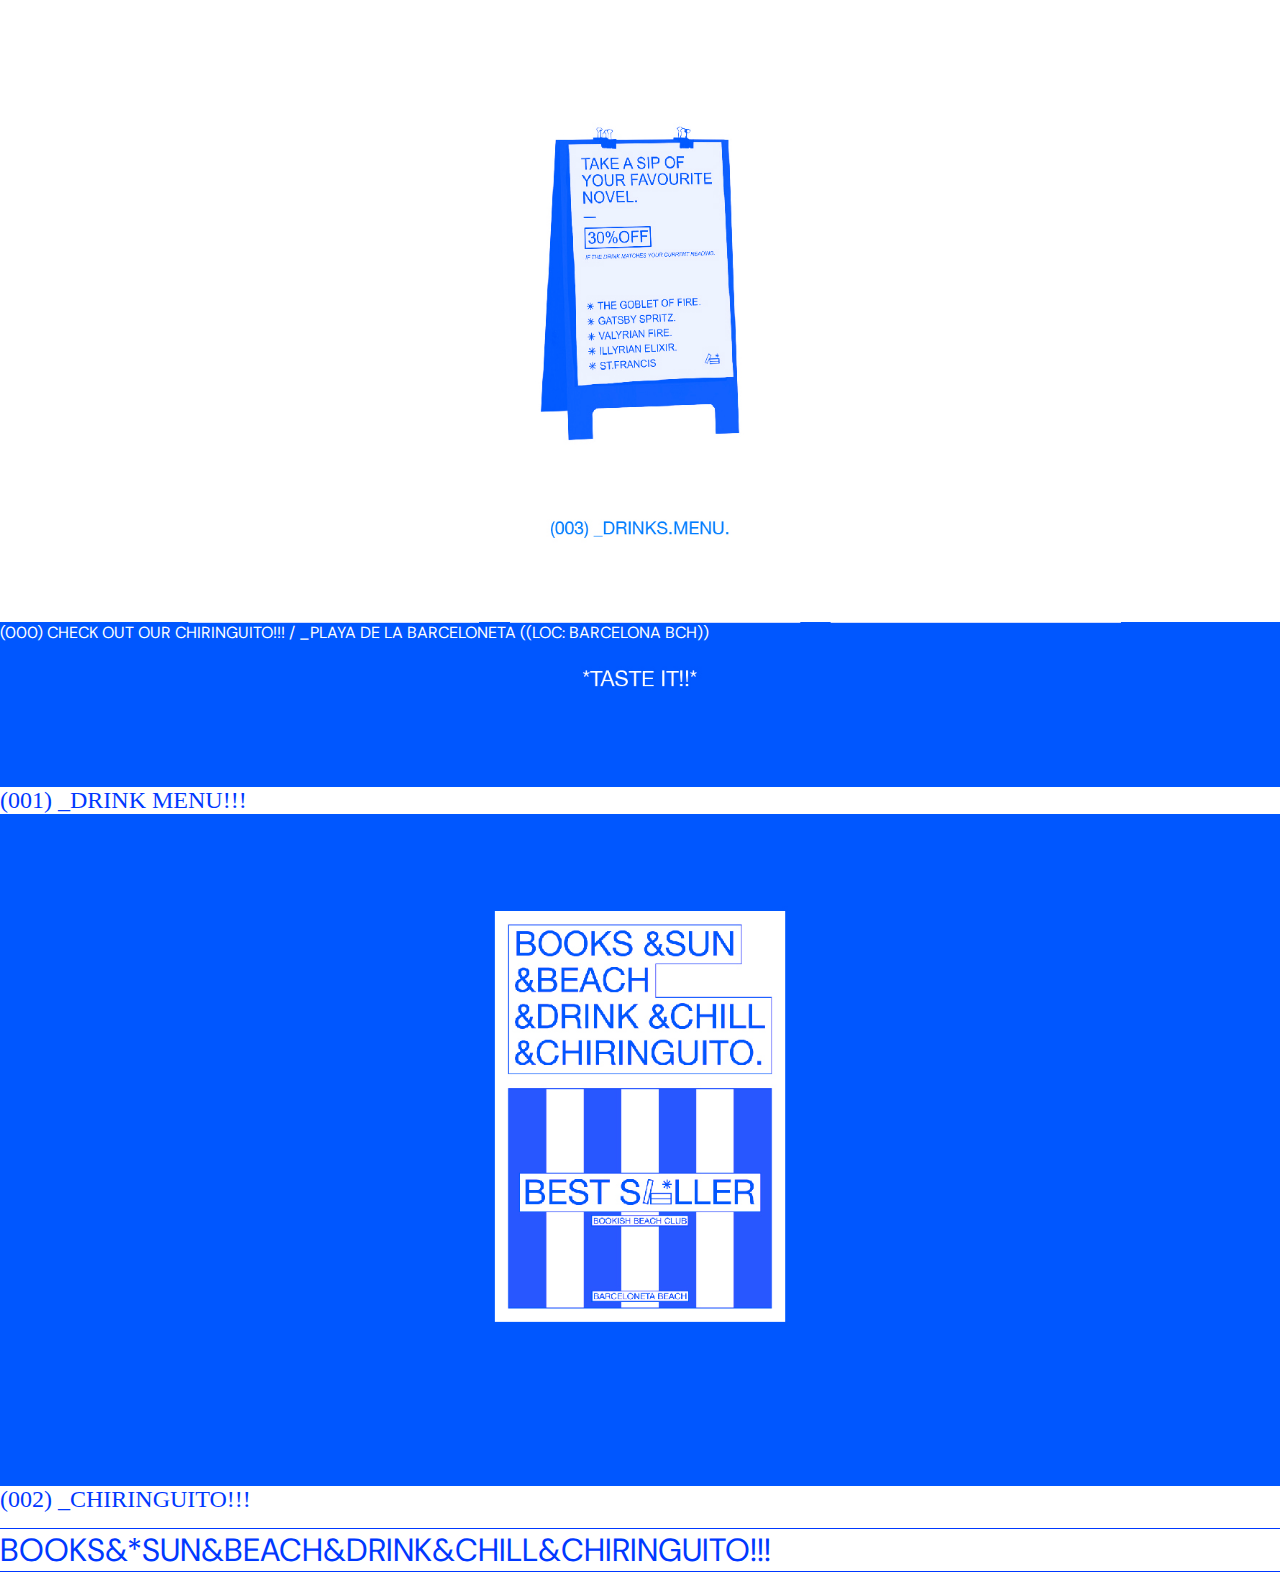
==== commit eec5ad83: "1001 Lau Media Queris" ====
--- a/index.html
+++ b/index.html
@@ -47,7 +47,7 @@
     <div class="d-flex justify-content-center">
     <div id="carouselExampleSlidesOnly" class="carousel slide w-25" data-bs-ride="carousel" data-bs-interval="2000">
         <div class="carousel-inner">
-          <div class="carousel-item active">
+          <div class="carousel-item active img-fluid">
             <img src="img/imgA03.jpg" class="d-block w-100" alt="foto1">
           </div>
           <div class="carousel-item">
@@ -66,7 +66,7 @@
     <div class="container-fluid">
         <div class="row">
             <!-- Columna que ocupa 2 de las 12 columnas -->
-            <div class="col-2">
+            <div class="col-lg-2 col-md-3">
                 <img src="img/imgA01.jpg" class="img-fluid margen-propio" alt="Imagen">
                 <figcaption class="mt-3">(001) _DRINK MENU!!!</figcaption>
             </div>
@@ -79,7 +79,7 @@
             <div class="col-9">
                 <!-- Espacio vacío para ocupar 9 columnas -->
             </div>
-            <div class="col-2">
+            <div class="col-lg-2 col-md-3">
                 <!-- Imagen con ancho de dos columnas -->
                 <img src="img/imgA02.jpg" class="img-fluid mt-3" alt="Imagen2" style="width: 100%;">
                 <figcaption class="mt-3">(002) _CHIRINGUITO!!!</figcaption>
--- a/css/styles.css
+++ b/css/styles.css
@@ -8,7 +8,7 @@
  
  body {
     
-    margin: 10px;
+    margin: 0px;
     height: 100vh;
  }
  
@@ -94,3 +94,71 @@
     text-align: justify;
     font-size: 1em;
 }
+
+@media (max-width: 1900px) and (min-width: 1701px) {
+   .carousel-container {
+      margin-top: -200px;
+   }
+
+}
+
+@media (max-width: 1700px) and (min-width: 1500px) {
+   .carousel-container {
+      margin-top: -250px;
+   }
+
+   .margen-propio {
+      margin-top: 300px;
+   }
+
+}
+
+@media (max-width: 1499px) and (min-width: 1200px) {
+   .carousel-container {
+      margin-top: -200px;
+   }
+
+   .margen-propio {
+      margin-top: 400px;
+   }
+
+}
+
+@media (max-width: 1199px) and (min-width: 995px) {
+   .carousel-container {
+      margin-top: -200px;
+   }
+
+   .margen-propio {
+      margin-top: 400px;
+   }
+
+}
+
+@media (max-width: 994px) and (min-width: 770px) {
+   .carousel-container {
+      margin-top: -150px;
+   }
+
+   .margen-propio {
+      margin-top: 400px;
+   }
+
+   
+
+}
+
+@media (max-width: 769px) and (min-width: 570px) {
+   .carousel-container {
+      margin-top: 0px;
+   }
+
+   .margen-propio {
+      margin-top: 200px;
+   }
+
+h1 {
+   font-size: 9vw;
+}
+
+}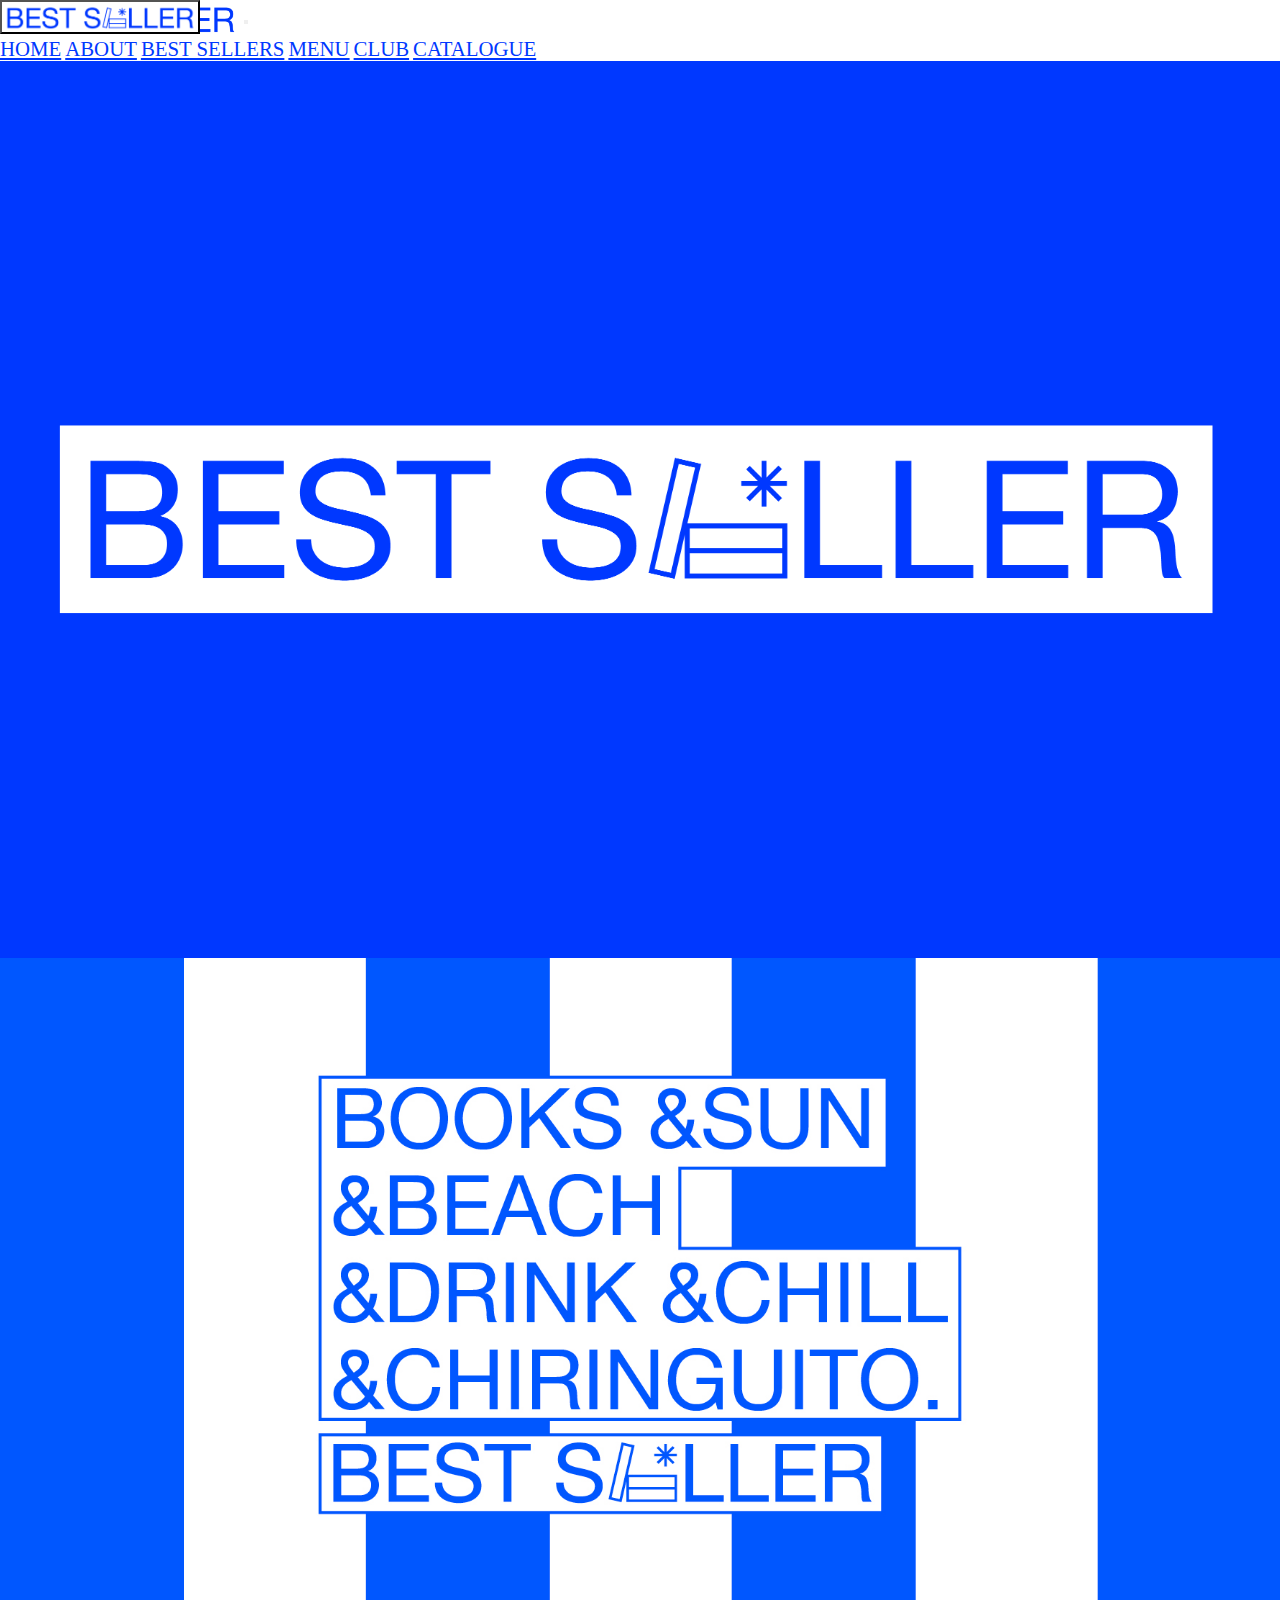
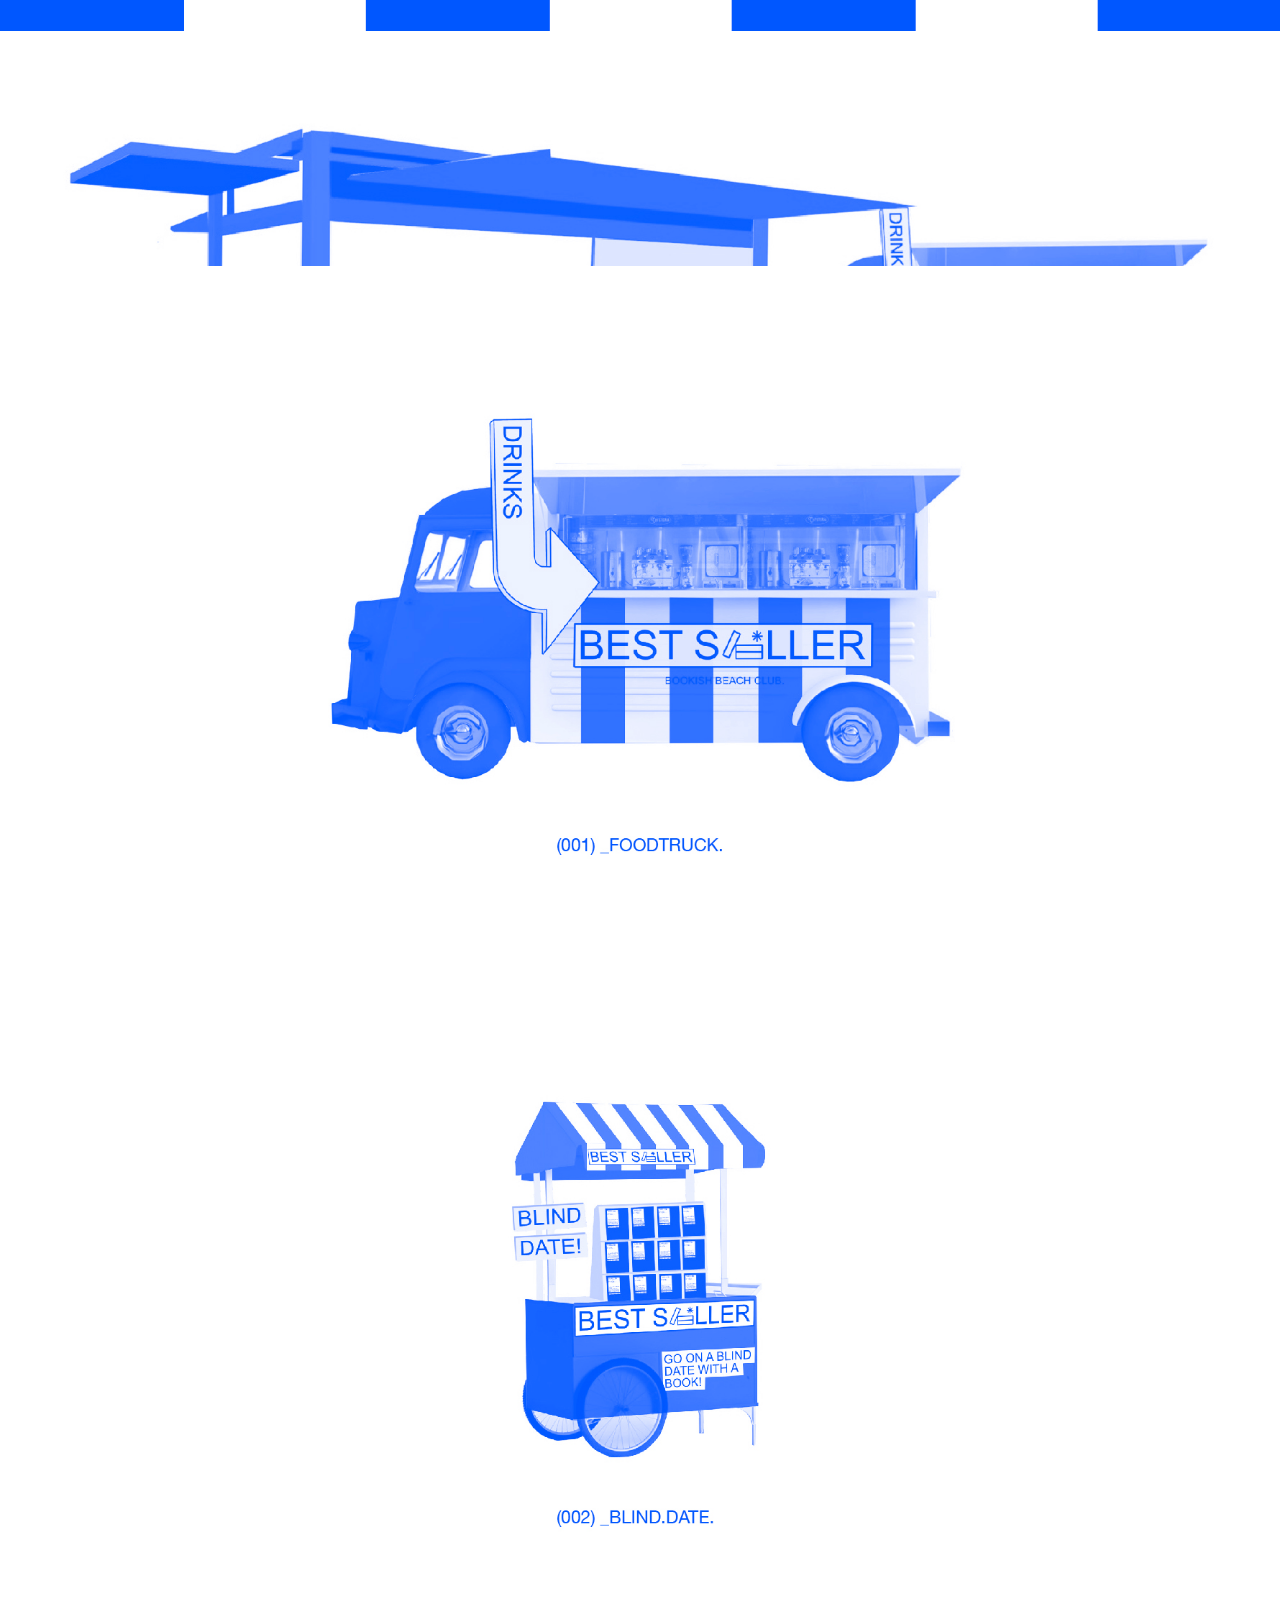
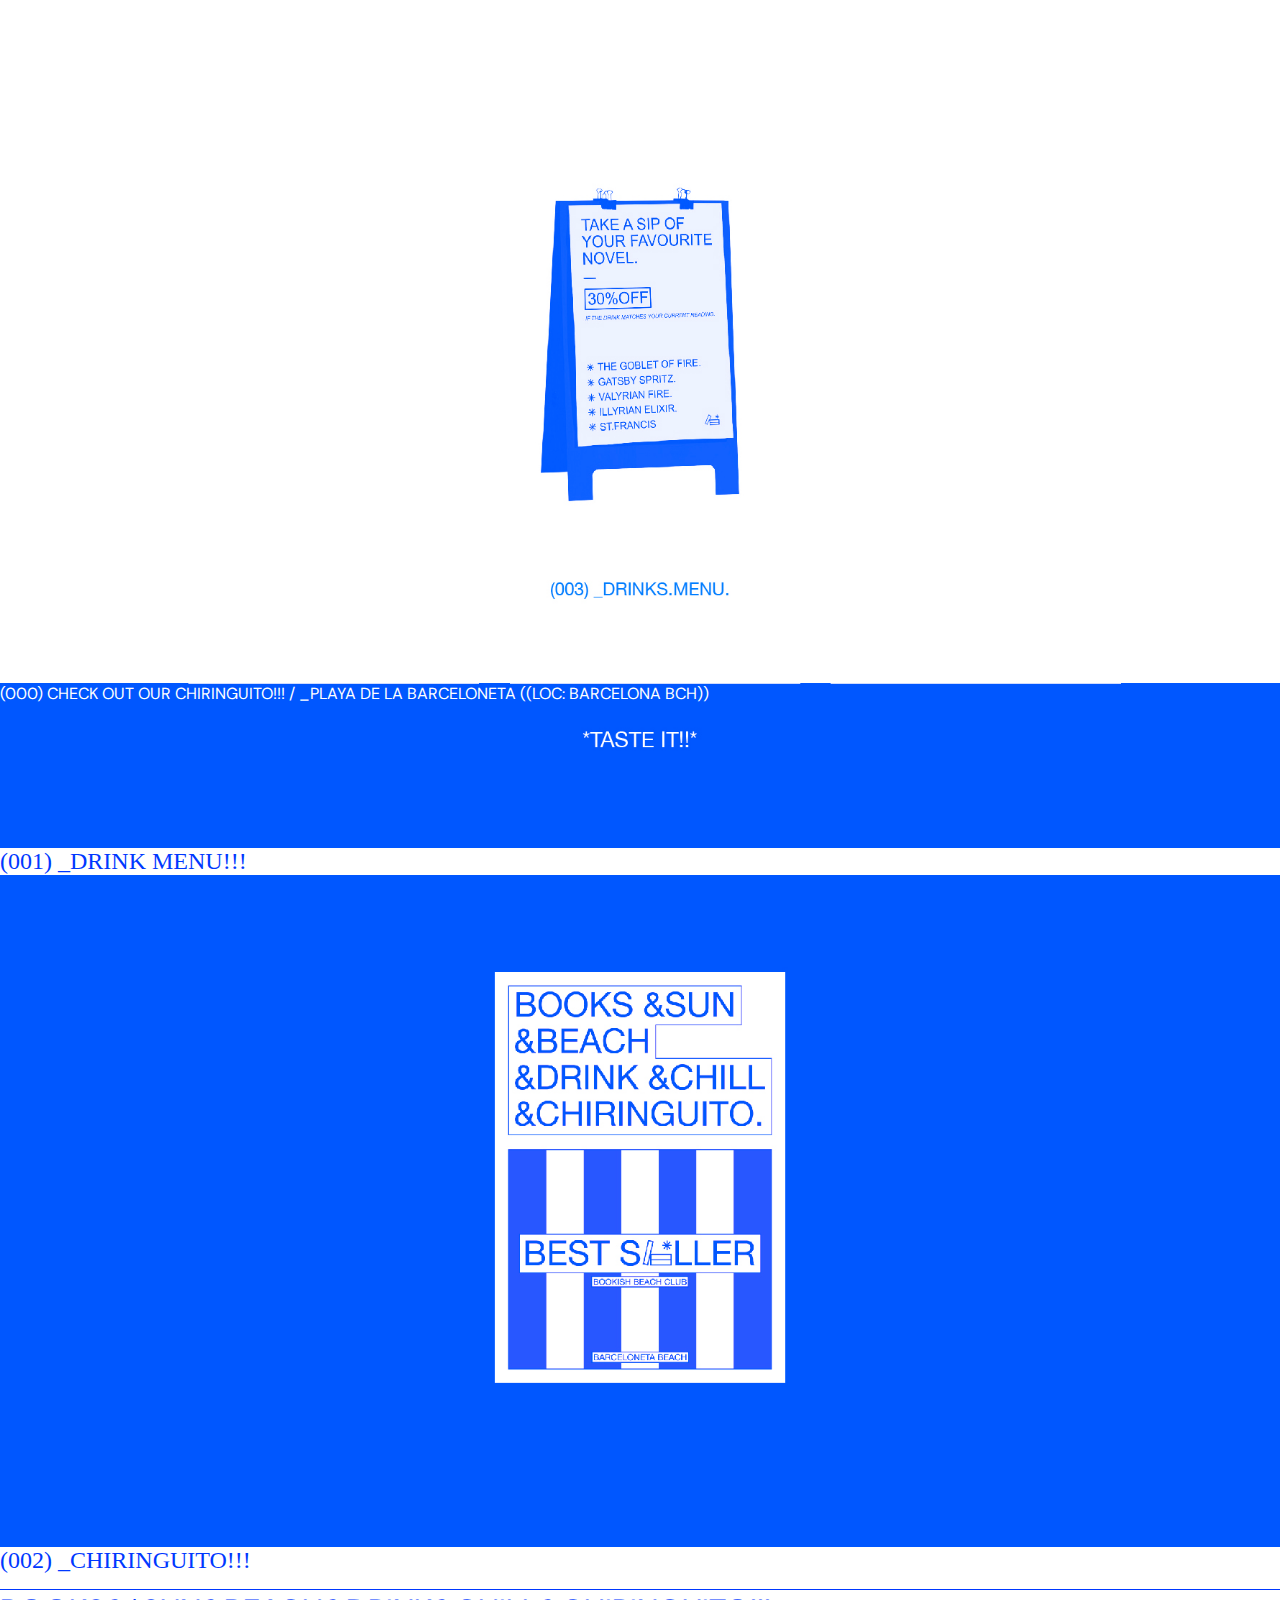
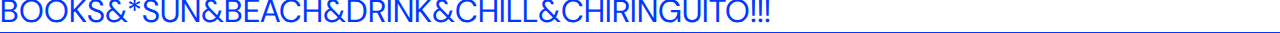
==== commit b2381899: "Lau 1101 Home terminada" ====
--- a/index.html
+++ b/index.html
@@ -16,6 +16,29 @@
 
 
 <body>
+
+  <!-- MENÚ NAVEGACIÓN -->
+  <button class="btn btn-primary" type="button" data-bs-toggle="offcanvas" data-bs-target="#staticBackdrop" aria-controls="staticBackdrop">
+    <img src="img/Logo.png">
+  </button>
+ 
+  <div class="offcanvas offcanvas-start" data-bs-backdrop="static" tabindex="-1" id="staticBackdrop" aria-labelledby="staticBackdropLabel">
+    <div class="offcanvas-header">
+      <img src="img/Logo.png">
+      <button type="button" class="btn-close" data-bs-dismiss="offcanvas" aria-label="Close"></button>
+    </div>
+    <div class="offcanvas-body">
+      <div>
+        <a class="nav-link custom-menu" aria-current="page" href="index.html">HOME</a>
+            <a class="nav-link custom-menu" href="about.html">ABOUT</a>
+            <a class="nav-link custom-menu" href="bestsellers.html">BEST SELLERS</a>
+            <a class="nav-link custom-menu" href="menu.html">MENU</a>
+            <a class="nav-link custom-menu" href="club.html">CLUB</a>
+            <a class="nav-link custom-menu" href="https://bestseller.cargo.site/">CATALOGUE</a>
+      </div>
+    </div>
+  </div>
+  
     <!--SECCIÓN1-->
     <section id="apartado1">
 
--- a/css/styles.css
+++ b/css/styles.css
@@ -36,6 +36,32 @@
     font-size: 1.5em;
  }
  
+ .btn-primary {
+   width: 200px;
+   background-color: white;
+   --bs-btn-hover-bg: #0037ff0c;
+   --bs-btn-active-bg: white;
+   --bs-btn-border-color: #0038FF;
+   --bs-btn-border-radius: 0px;
+   --bs-btn-border-width: 2px;
+}
+
+.offcanvas-header img {
+width: 240px;
+}
+
+
+.offcanvas-body a {
+   font-size: 1.3em;
+}
+
+button.btn.btn-primary {
+   position: fixed;
+   top: 0;
+   left: 0;
+   z-index: 1000;
+ }
+
  #apartado1 {
     background-color: #0038FF;
  }
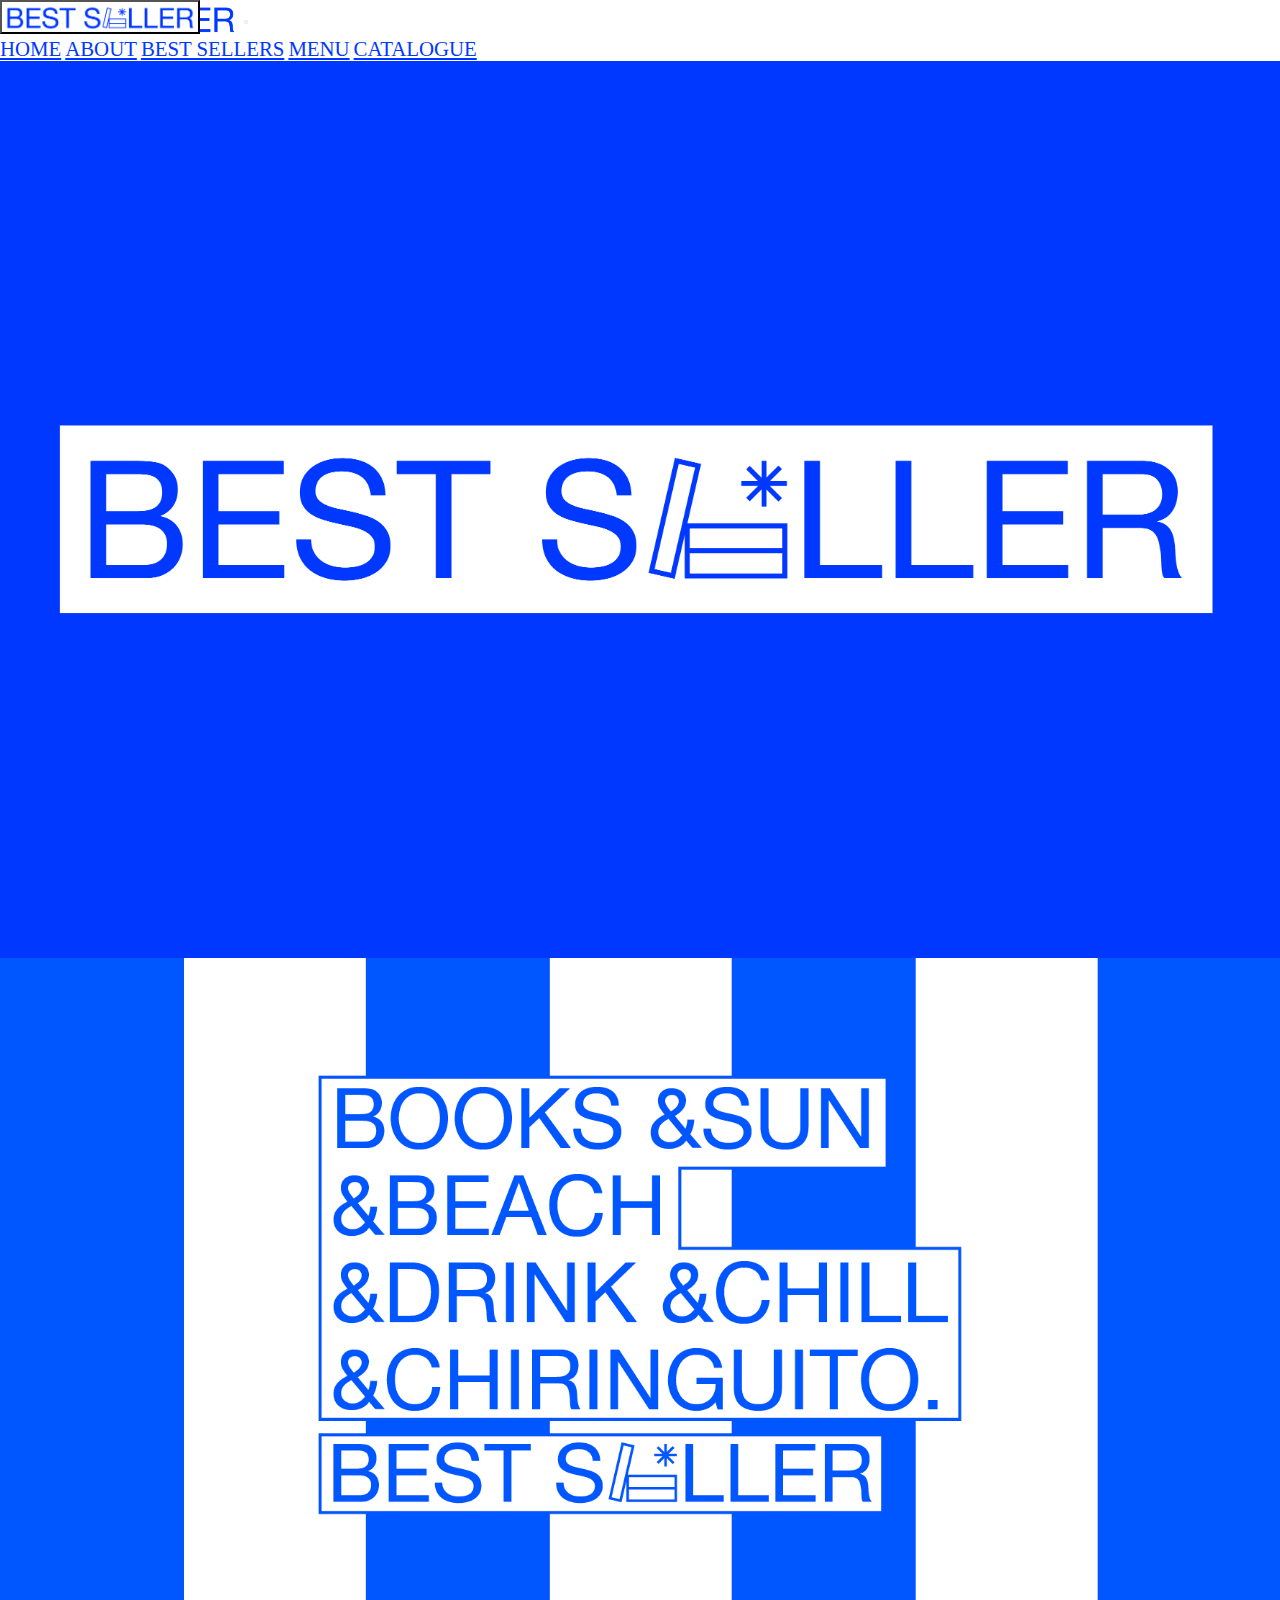
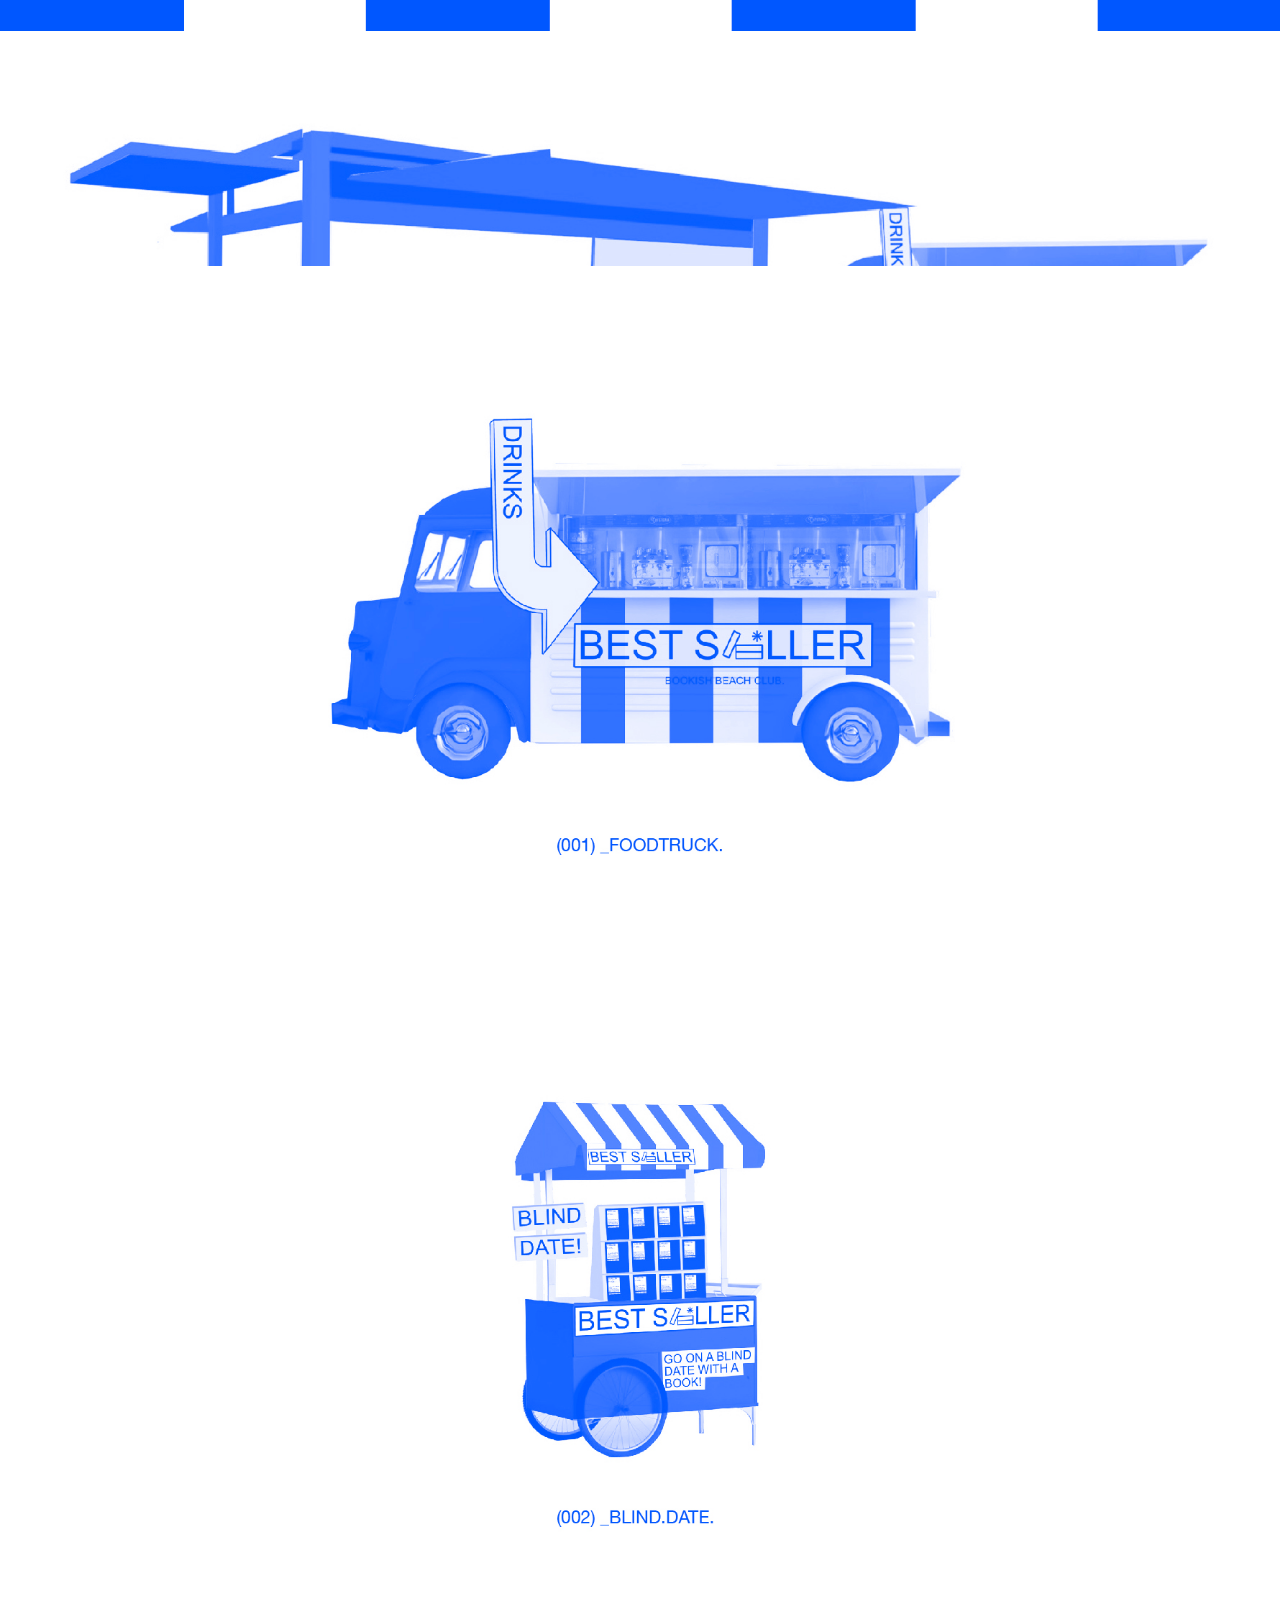
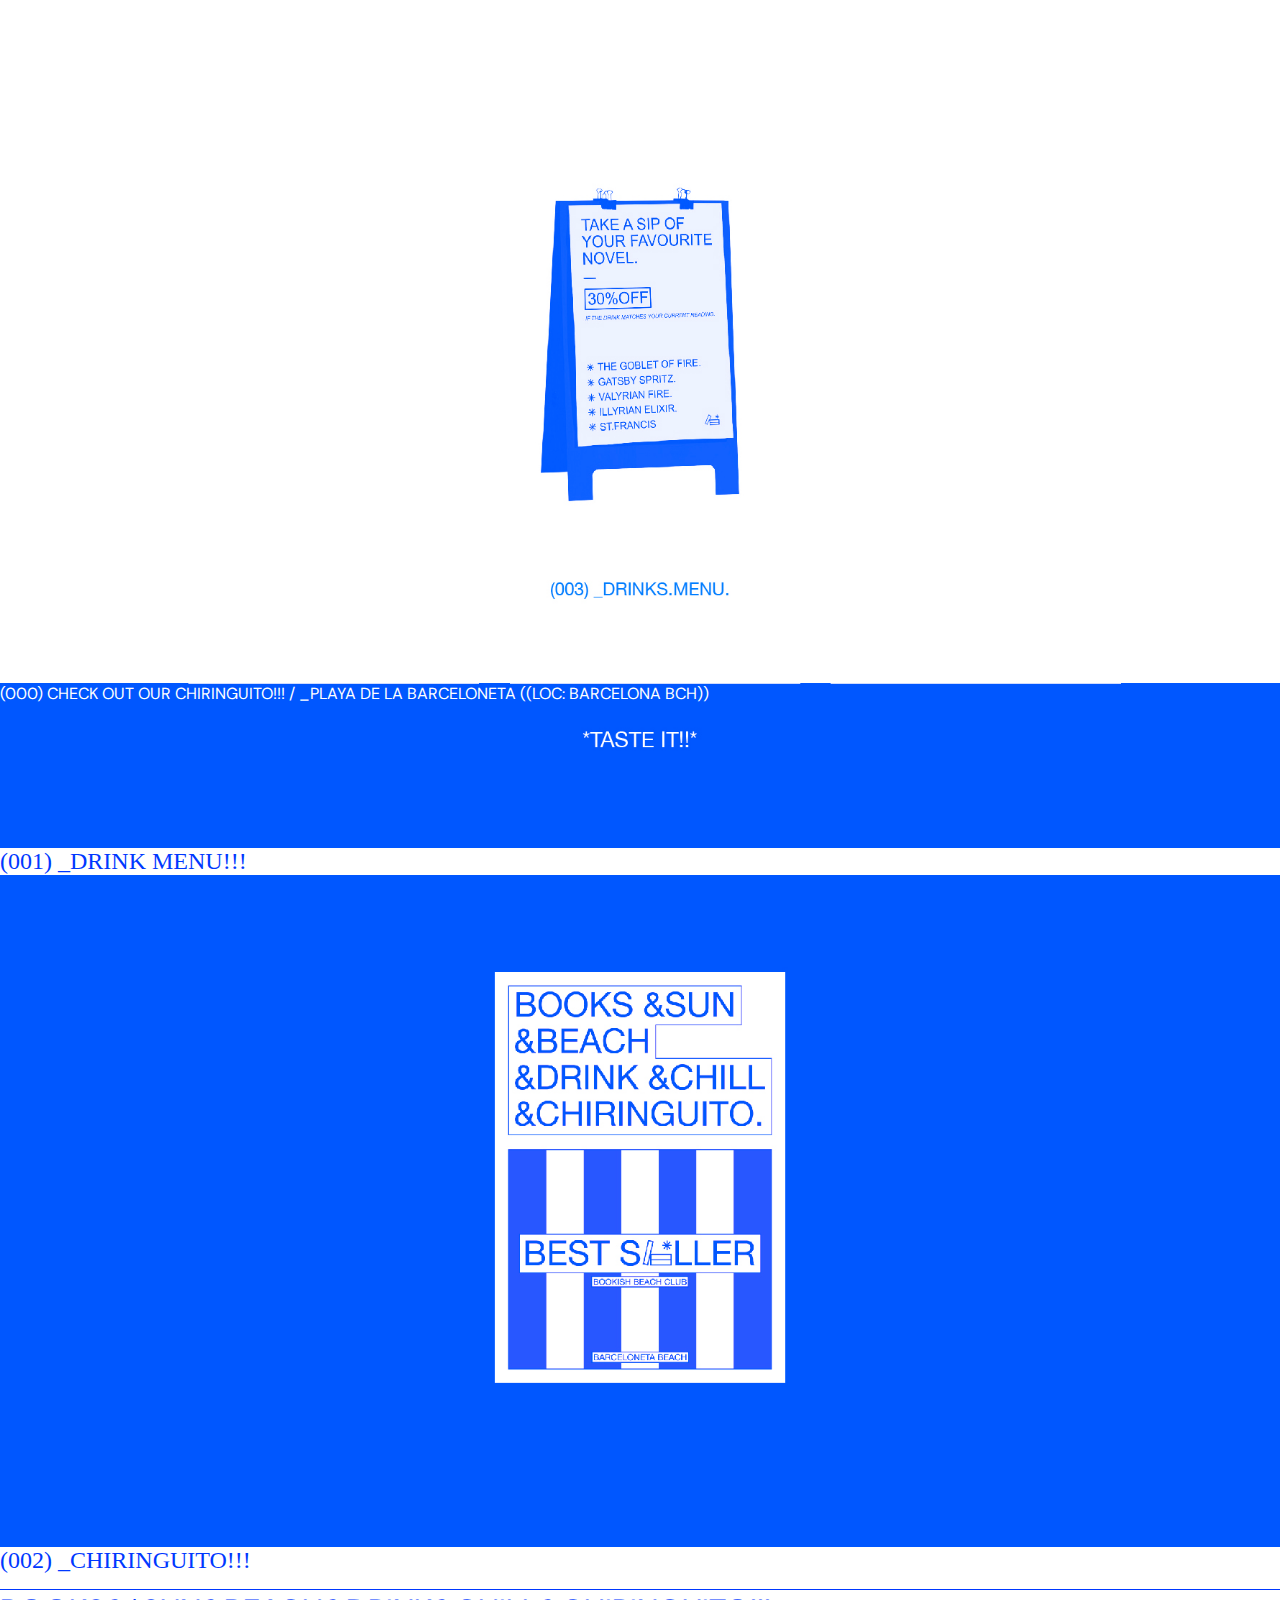
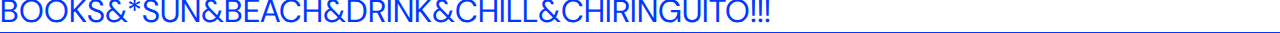
==== commit 53e15455: "menu" ====
--- a/index.html
+++ b/index.html
@@ -33,7 +33,6 @@
             <a class="nav-link custom-menu" href="about.html">ABOUT</a>
             <a class="nav-link custom-menu" href="bestsellers.html">BEST SELLERS</a>
             <a class="nav-link custom-menu" href="menu.html">MENU</a>
-            <a class="nav-link custom-menu" href="club.html">CLUB</a>
             <a class="nav-link custom-menu" href="https://bestseller.cargo.site/">CATALOGUE</a>
       </div>
     </div>
--- a/css/styles.css
+++ b/css/styles.css
@@ -39,7 +39,7 @@
  .btn-primary {
    width: 200px;
    background-color: white;
-   --bs-btn-hover-bg: #0037ff0c;
+   --bs-btn-hover-bg: #f0f3ff;
    --bs-btn-active-bg: white;
    --bs-btn-border-color: #0038FF;
    --bs-btn-border-radius: 0px;
